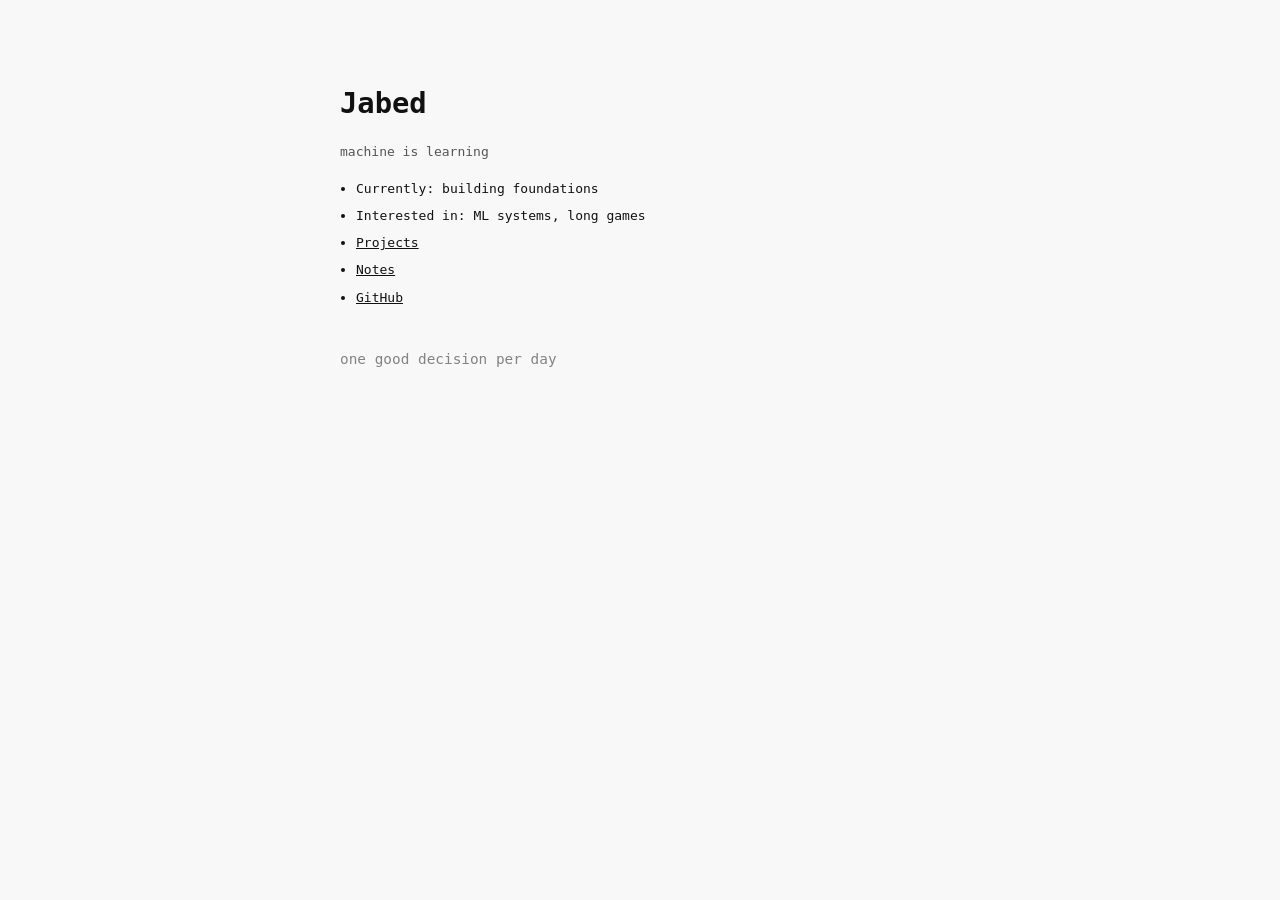
==== index.html @ 6194c705 "Added Github link" ====
<!DOCTYPE html>
<html lang="en">
<head>

  <meta name="viewport" content="width=device-width, initial-scale=1">
  <meta charset="UTF-8">
  <title>Jabed</title>
  <link rel="stylesheet" href="style.css">
</head>

<body>
  <main>
    <h1>Jabed</h1>
    <p>machine is learning</p>

    <ul>
      <li>Currently: building foundations</li>
      <li>Interested in: ML systems, long games</li>
      <li><a href="#">Projects</a></li>
      <li><a href="/blog">Notes</a></li>
      <li><a href="www.github.com/mkjabed">GitHub</a></li>
    </ul>

    <footer>
      one good decision per day
    </footer>
  </main>

  <script src="main.js"></script>
</body>
</html>
---- style.css ----
body {
  background: #f8f8f8;
  color: #111;
  font-family: monospace;
  margin: 0;
}

main {
  max-width: 600px;
  margin: 80px auto;
  padding: 0 24px;
  line-height: 1.6;
}

h1 {
  font-size: 1.8rem;
  margin-bottom: 0.3em;
}

p {
  margin-top: 0;
  opacity: 0.7;
}

ul {
  padding-left: 1rem;
}

li {
  margin: 0.4rem 0;
}

a {
  color: inherit;
  text-decoration: underline;
}

a:active {
  opacity: 0.5;
}


footer {
  margin-top: 40px;
  opacity: 0.5;
  font-size: 0.9rem;
}

/* Mobile polish */
@media (max-width: 600px) {
  main {
    margin-top: 60px;
  }

  body {
    font-size: 16px;
  }
}

a {
  color: inherit;
  text-decoration: underline;
  transition: opacity 0.15s ease;
}

a:hover {
  opacity: 0.6;
}

a:focus {
  outline: none;
  background: #000;
  color: #fff;
}
main > * {
  margin-bottom: 1rem;
}


main {
  animation: fadeIn 0.6s ease-out;
}

@keyframes fadeIn {
  from {
    opacity: 0;
    transform: translateY(4px);
  }
  to {
    opacity: 1;
    transform: none;
  }
}
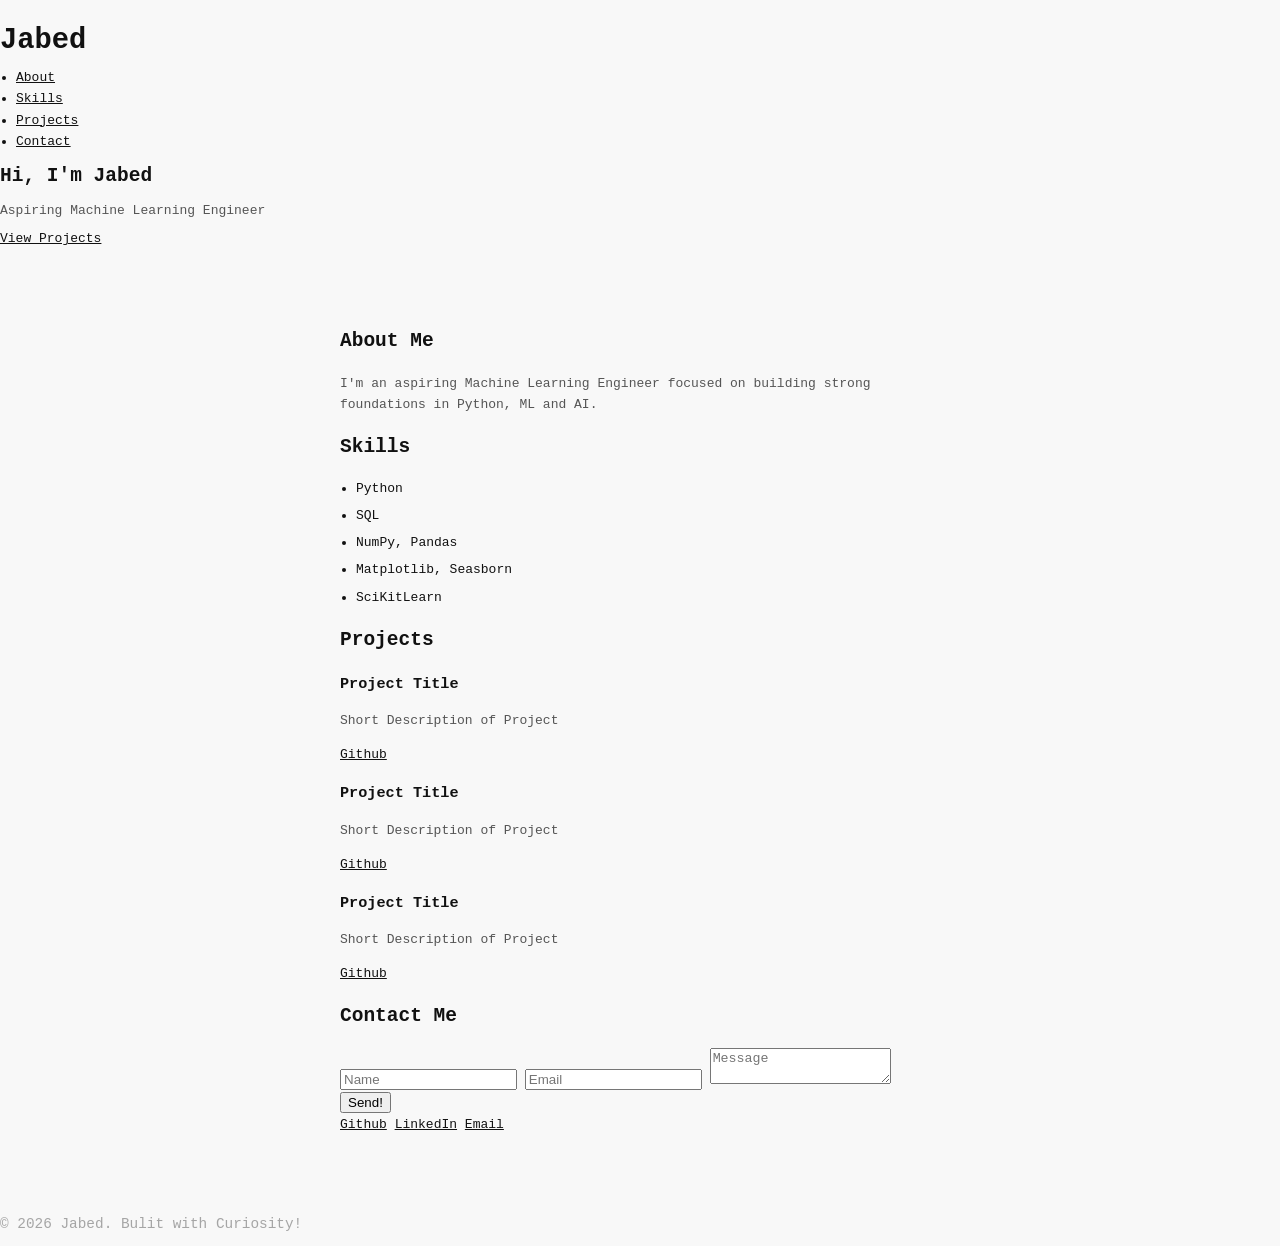
==== commit cdc1387b: "Add Initial Portfolio Structure" ====
--- a/index.html
+++ b/index.html
@@ -1,31 +1,109 @@
 <!DOCTYPE html>
 <html lang="en">
 <head>
+    
+    <meta charset="UTF-8">
+    <meta name="viewport" content="width=device-width, initial-scale=1.0">
+    <title>Portfolio of Jabed - Aspiring Machine Learning Engineer</title>
+    <meta name="description" content="Portfolio of Jabed – Aspiring Machine Learning Engineer" />
+    <link rel="stylesheet" href="style.css">
 
-  <meta name="viewport" content="width=device-width, initial-scale=1">
-  <meta charset="UTF-8">
-  <title>Jabed</title>
-  <link rel="stylesheet" href="style.css">
 </head>
+<body>
 
-<body>
-  <main>
-    <h1>Jabed</h1>
-    <p>machine is learning</p>
+    <header id="home" class="hero">
+        <nav class="navbar">
+            <h1 class="logo">Jabed</h1>
+            <ul class="nav-links">
+                <li><a href="#about">About</a></li>
+                <li><a href="#skills">Skills</a></li>
+                <li><a href="#projects">Projects</a></li>
+                <li><a href="#contact">Contact</a></li>
+            </ul>
+        </nav>
 
-    <ul>
-      <li>Currently: building foundations</li>
-      <li>Interested in: ML systems, long games</li>
-      <li><a href="#">Projects</a></li>
-      <li><a href="/blog">Notes</a></li>
-      <li><a href="www.github.com/mkjabed">GitHub</a></li>
-    </ul>
 
-    <footer>
-      one good decision per day
+        <div class="hero-content">
+            <h2>Hi, I'm Jabed</h2>
+            <p>Aspiring Machine Learning Engineer</p>
+            <a href="#projects" class="btn">View Projects</a>
+        </div>
+    </header>
+
+
+    <main>
+        <section id="about" class="section">
+            <h2>About Me</h2>
+            <p>
+                I'm an aspiring Machine Learning Engineer focused on building strong foundations in Python, ML and AI. 
+            </p>
+        </section>
+
+
+         <section id="skills" class="section">
+            <h2>Skills</h2>
+
+            <ul class="skills-list">
+                <li>Python</li>
+                <li>SQL</li>
+                <li>NumPy, Pandas</li>
+                <li>Matplotlib, Seasborn</li>
+                <li>SciKitLearn</li>
+            </ul>
+        </section>
+
+
+        <section id="projects" class="section">
+            <h2>Projects</h2>
+
+            <div class="projects-grid">
+                <div class="project-card">
+                    <h3>Project Title</h3>
+                    <p>Short Description of Project</p>
+                    <a href="#">Github</a>
+                </div>
+
+                <div class="project-card">
+                    <h3>Project Title</h3>
+                    <p>Short Description of Project</p>
+                    <a href="#">Github</a>
+                </div>
+
+
+                <div class="project-card">
+                    <h3>Project Title</h3>
+                    <p>Short Description of Project</p>
+                    <a href="#">Github</a>
+                </div>
+            </div>
+        </section>
+
+
+        <section id="contact" class="section">
+            <h2>Contact Me</h2>
+            <form id="contact-form">
+                <input type="text" placeholder="Name" required>
+                <input type="email" placeholder="Email" required>
+                <textarea placeholder="Message" required></textarea>
+                <button type="submit">Send!</button>
+            </form>
+
+            <div class="social-links">
+                <a href="#">Github</a>
+                <a href="#">LinkedIn</a>
+                <a href="#">Email</a>
+            </div>
+        </section>
+
+    </main>
+
+
+
+    <footer class="footer">
+        <p>© 2026 Jabed. Bulit with Curiosity!</p>
     </footer>
-  </main>
 
-  <script src="main.js"></script>
+    <script src="script.js"></script>
+
 </body>
-</html>
+</html>
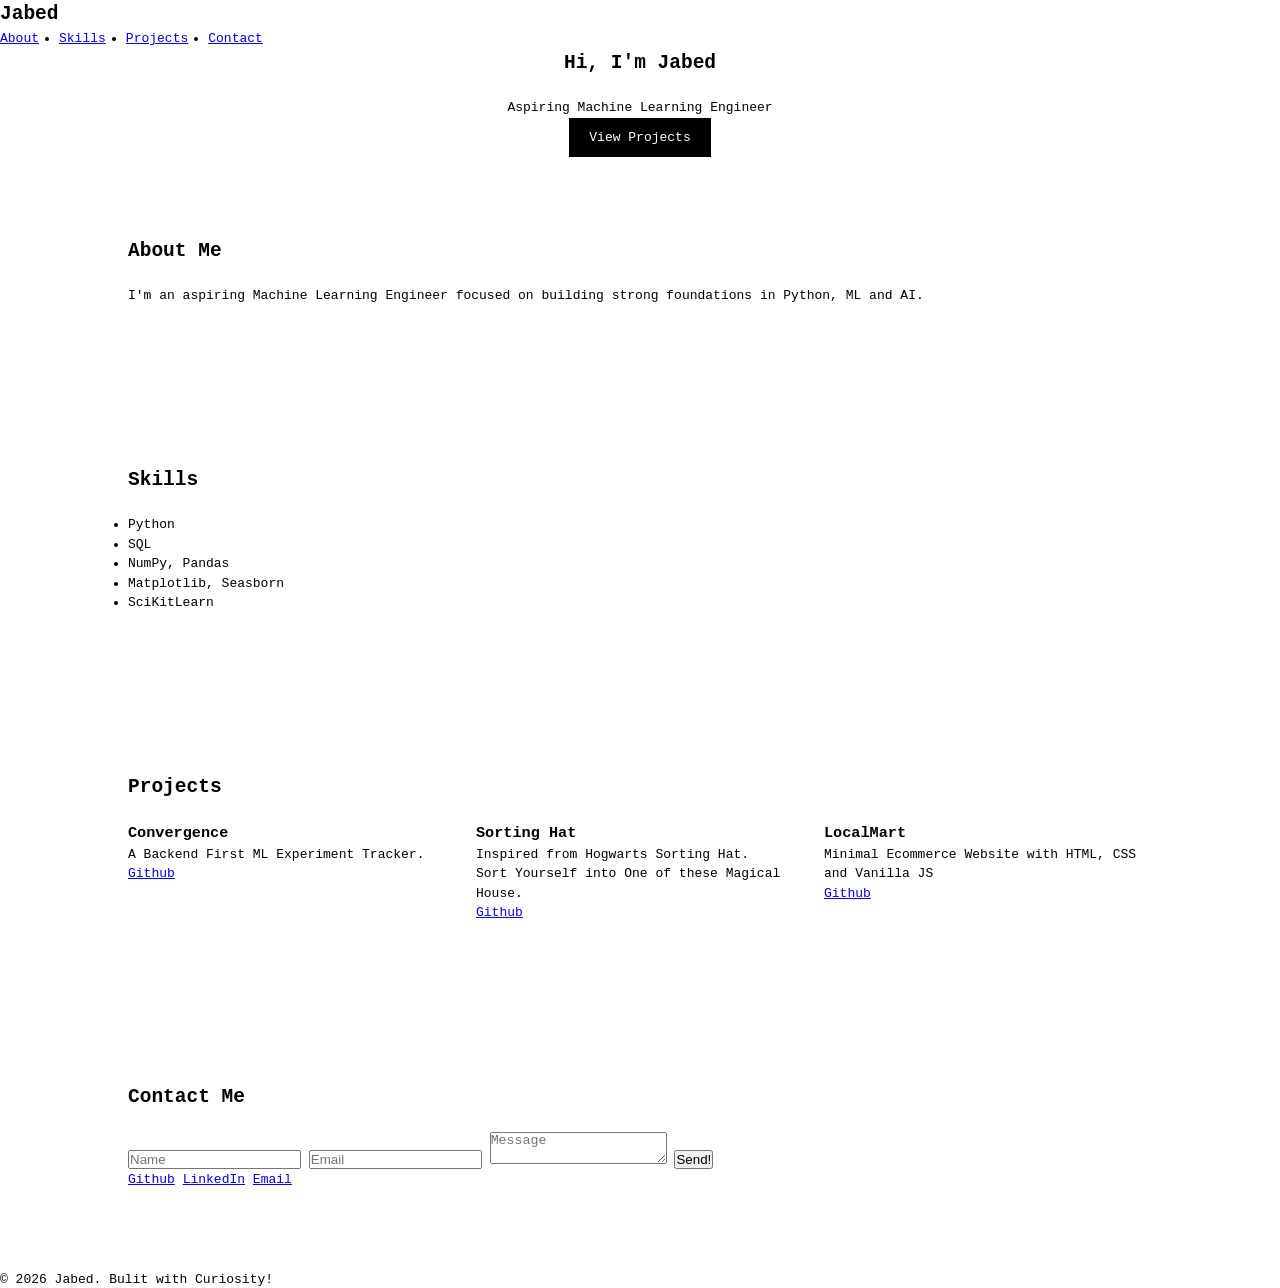
==== commit 006794d5: "Add basic styling and content" ====
--- a/index.html
+++ b/index.html
@@ -57,22 +57,22 @@
             <h2>Projects</h2>
 
             <div class="projects-grid">
+
                 <div class="project-card">
-                    <h3>Project Title</h3>
-                    <p>Short Description of Project</p>
+                    <h3>Convergence</h3>
+                    <p>A Backend First ML Experiment Tracker. </p>
                     <a href="#">Github</a>
                 </div>
 
                 <div class="project-card">
-                    <h3>Project Title</h3>
-                    <p>Short Description of Project</p>
+                    <h3>Sorting Hat</h3>
+                    <p>Inspired from Hogwarts Sorting Hat.<br>Sort Yourself into One of these Magical House. </p>
                     <a href="#">Github</a>
                 </div>
 
-
                 <div class="project-card">
-                    <h3>Project Title</h3>
-                    <p>Short Description of Project</p>
+                    <h3>LocalMart</h3>
+                    <p>Minimal Ecommerce Website with HTML, CSS and Vanilla JS</p>
                     <a href="#">Github</a>
                 </div>
             </div>
--- a/style.css
+++ b/style.css
@@ -1,94 +1,45 @@
-body {
-  background: #f8f8f8;
-  color: #111;
-  font-family: monospace;
-  margin: 0;
+* {
+    margin: 0;
+    padding: 0;
+    box-sizing: border-box;
 }
 
-main {
-  max-width: 600px;
-  margin: 80px auto;
-  padding: 0 24px;
-  line-height: 1.6;
+body{
+    font-family: monospace;
+    line-height: 1.5;
 }
 
-h1 {
-  font-size: 1.8rem;
-  margin-bottom: 0.3em;
+.section{
+    padding: 80px 10%;
 }
 
-p {
-  margin-top: 0;
-  opacity: 0.7;
+h2{
+   margin-bottom: 20px; 
 }
 
-ul {
-  padding-left: 1rem;
+.projects-grid{
+    display: grid;
+    grid-template-columns: repeat(auto-fit, minmax(250px, 1fr));
+    gap: 20px;
 }
 
-li {
-  margin: 0.4rem 0;
+.hero-content{
+    text-align: center;
 }
 
-a {
-  color: inherit;
-  text-decoration: underline;
+.nav-links{
+    display: flex;
+    gap: 20px
 }
 
-a:active {
-  opacity: 0.5;
+html{
+    scroll-behavior: smooth;
 }
 
-
-footer {
-  margin-top: 40px;
-  opacity: 0.5;
-  font-size: 0.9rem;
-}
-
-/* Mobile polish */
-@media (max-width: 600px) {
-  main {
-    margin-top: 60px;
-  }
-
-  body {
-    font-size: 16px;
-  }
-}
-
-a {
-  color: inherit;
-  text-decoration: underline;
-  transition: opacity 0.15s ease;
-}
-
-a:hover {
-  opacity: 0.6;
-}
-
-a:focus {
-  outline: none;
-  background: #000;
-  color: #fff;
-}
-main > * {
-  margin-bottom: 1rem;
-}
-
-
-main {
-  animation: fadeIn 0.6s ease-out;
-}
-
-@keyframes fadeIn {
-  from {
-    opacity: 0;
-    transform: translateY(4px);
-  }
-  to {
-    opacity: 1;
-    transform: none;
-  }
-}
-
+.btn{
+    display: inline-block;
+    padding: 10px 20px;
+    background: black;
+    color: white;
+    text-decoration: none;
+}
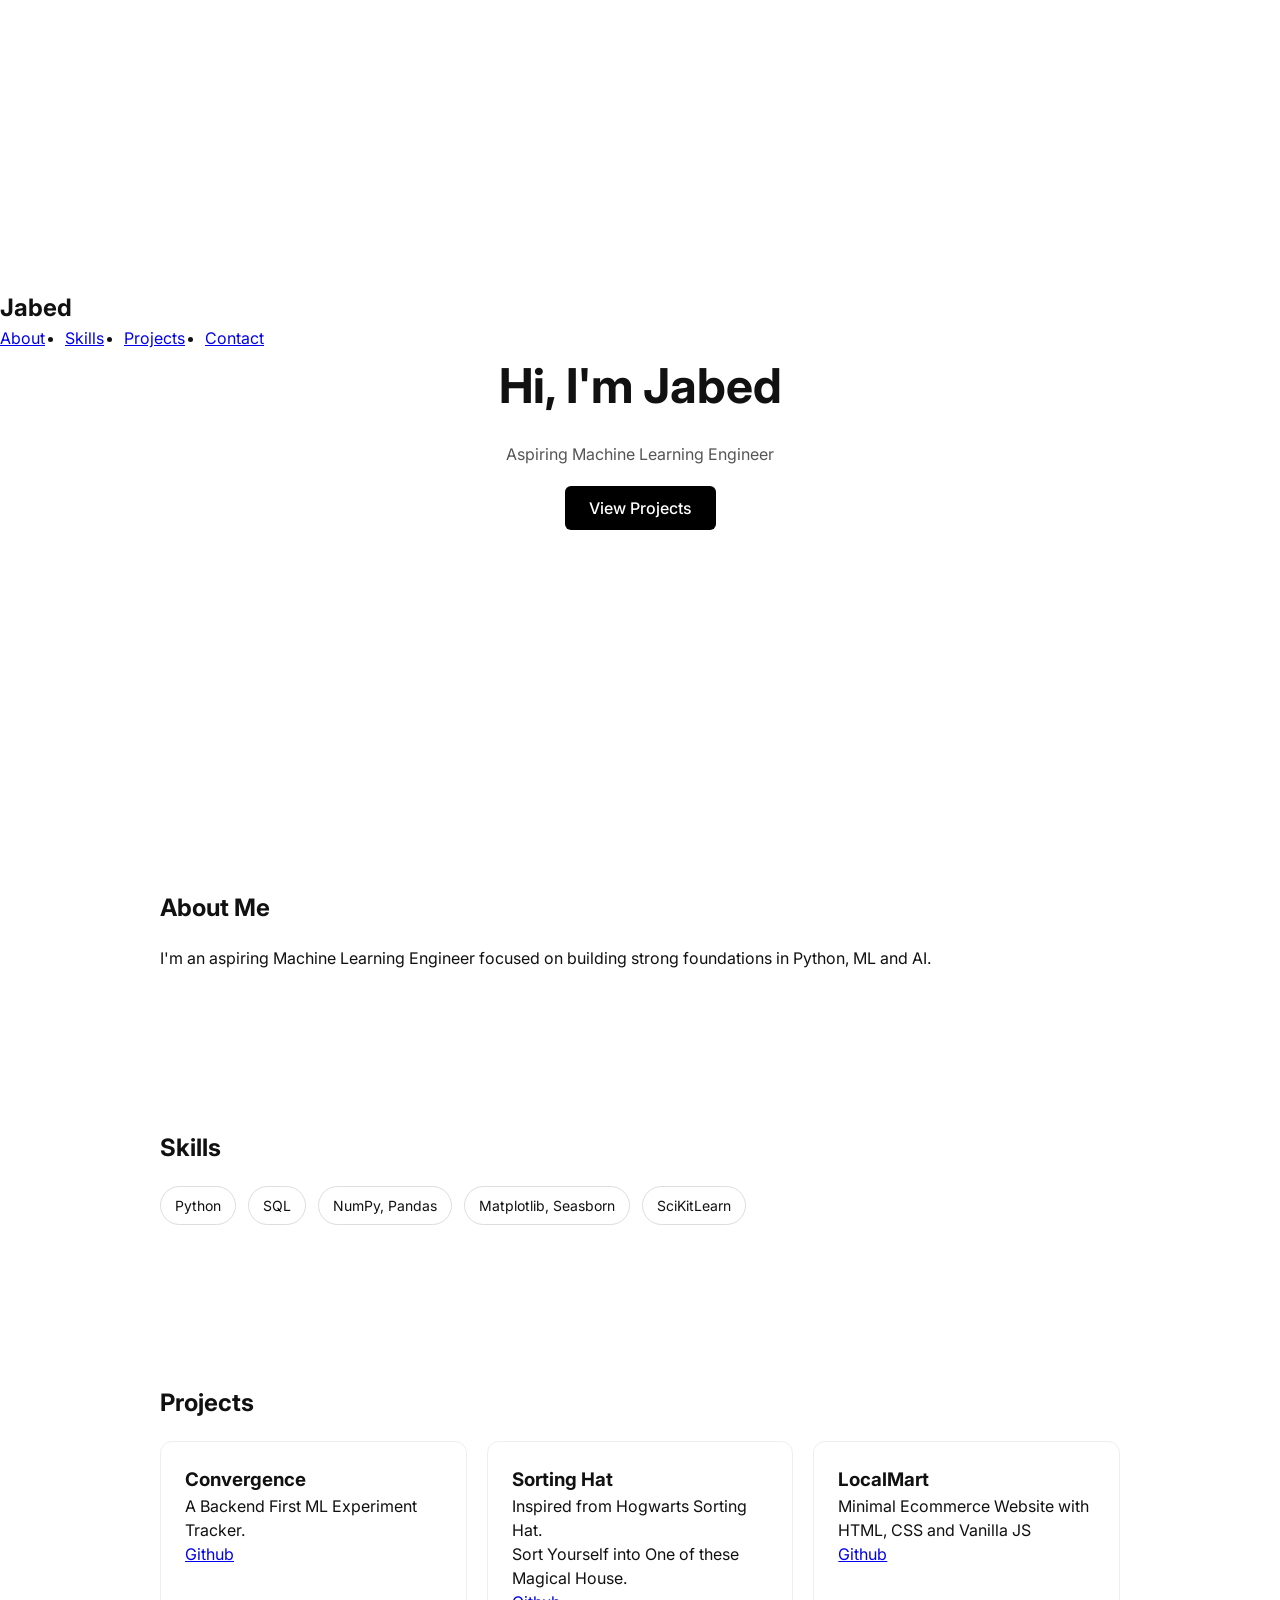
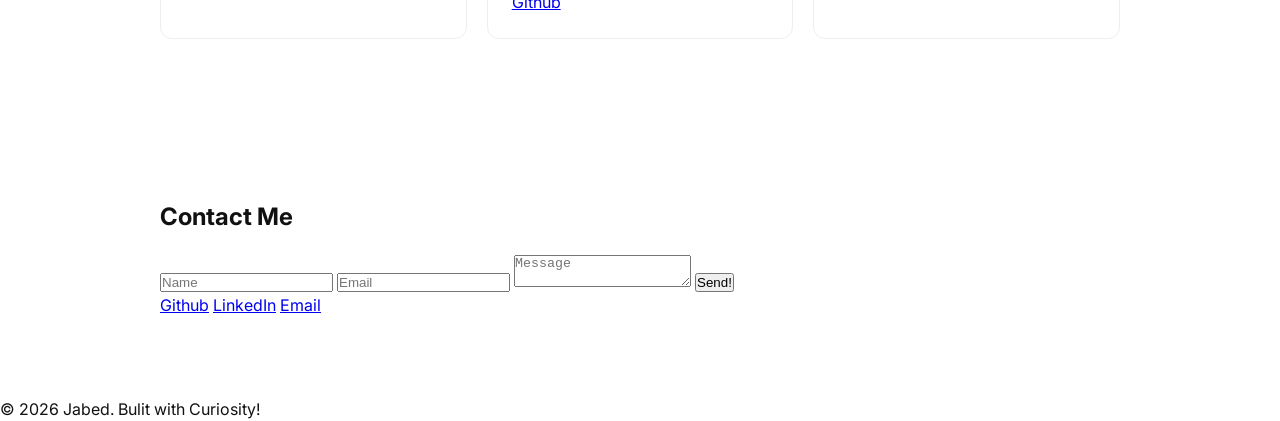
==== commit 9b5b44c7: "Improve layout, typography and spacing" ====
--- a/index.html
+++ b/index.html
@@ -2,11 +2,16 @@
 <html lang="en">
 <head>
     
+    <link rel="preconnect" href="https://fonts.googleapis.com">
+<link rel="preconnect" href="https://fonts.gstatic.com" crossorigin>
+<link href="https://fonts.googleapis.com/css2?family=Inter:wght@400;500;600;700&display=swap" rel="stylesheet">
+
     <meta charset="UTF-8">
     <meta name="viewport" content="width=device-width, initial-scale=1.0">
     <title>Portfolio of Jabed - Aspiring Machine Learning Engineer</title>
     <meta name="description" content="Portfolio of Jabed – Aspiring Machine Learning Engineer" />
     <link rel="stylesheet" href="style.css">
+
 
 </head>
 <body>
@@ -31,7 +36,7 @@
     </header>
 
 
-    <main>
+    <main class="container">
         <section id="about" class="section">
             <h2>About Me</h2>
             <p>
--- a/style.css
+++ b/style.css
@@ -1,3 +1,9 @@
+:root {
+  --text: #111;
+  --muted: #666;
+}
+
+
 * {
     margin: 0;
     padding: 0;
@@ -7,10 +13,11 @@
 body{
     font-family: monospace;
     line-height: 1.5;
+    color: var(--text);
 }
 
 .section{
-    padding: 80px 10%;
+    padding: 80px 0;
 }
 
 h2{
@@ -27,6 +34,27 @@
     text-align: center;
 }
 
+.hero {
+  min-height: 90vh;
+  display: flex;
+  flex-direction: column;
+  justify-content: center;
+}
+
+.hero-content {
+  text-align: center;
+}
+
+.hero h2 {
+  font-size: 48px;
+}
+
+.hero p {
+  margin: 15px 0 30px;
+  color: #555;
+}
+
+
 .nav-links{
     display: flex;
     gap: 20px
@@ -36,10 +64,42 @@
     scroll-behavior: smooth;
 }
 
-.btn{
-    display: inline-block;
-    padding: 10px 20px;
-    background: black;
-    color: white;
-    text-decoration: none;
-}+.btn {
+  padding: 12px 24px;
+  border-radius: 6px;
+  background: #000;
+  color: white;
+  text-decoration: none;
+  font-weight: 500;
+}
+
+body {
+  font-family: 'Inter', system-ui, sans-serif;
+}
+
+
+.container {
+  max-width: 1000px;
+  margin: 0 auto;
+  padding: 0 20px;
+}
+
+.skills-list {
+  display: flex;
+  gap: 12px;
+  flex-wrap: wrap;
+  list-style: none;
+}
+
+.skills-list li {
+  padding: 8px 14px;
+  border: 1px solid #ddd;
+  border-radius: 20px;
+  font-size: 14px;
+}
+
+.project-card {
+  border: 1px solid #eee;
+  border-radius: 12px;
+  padding: 24px;
+}
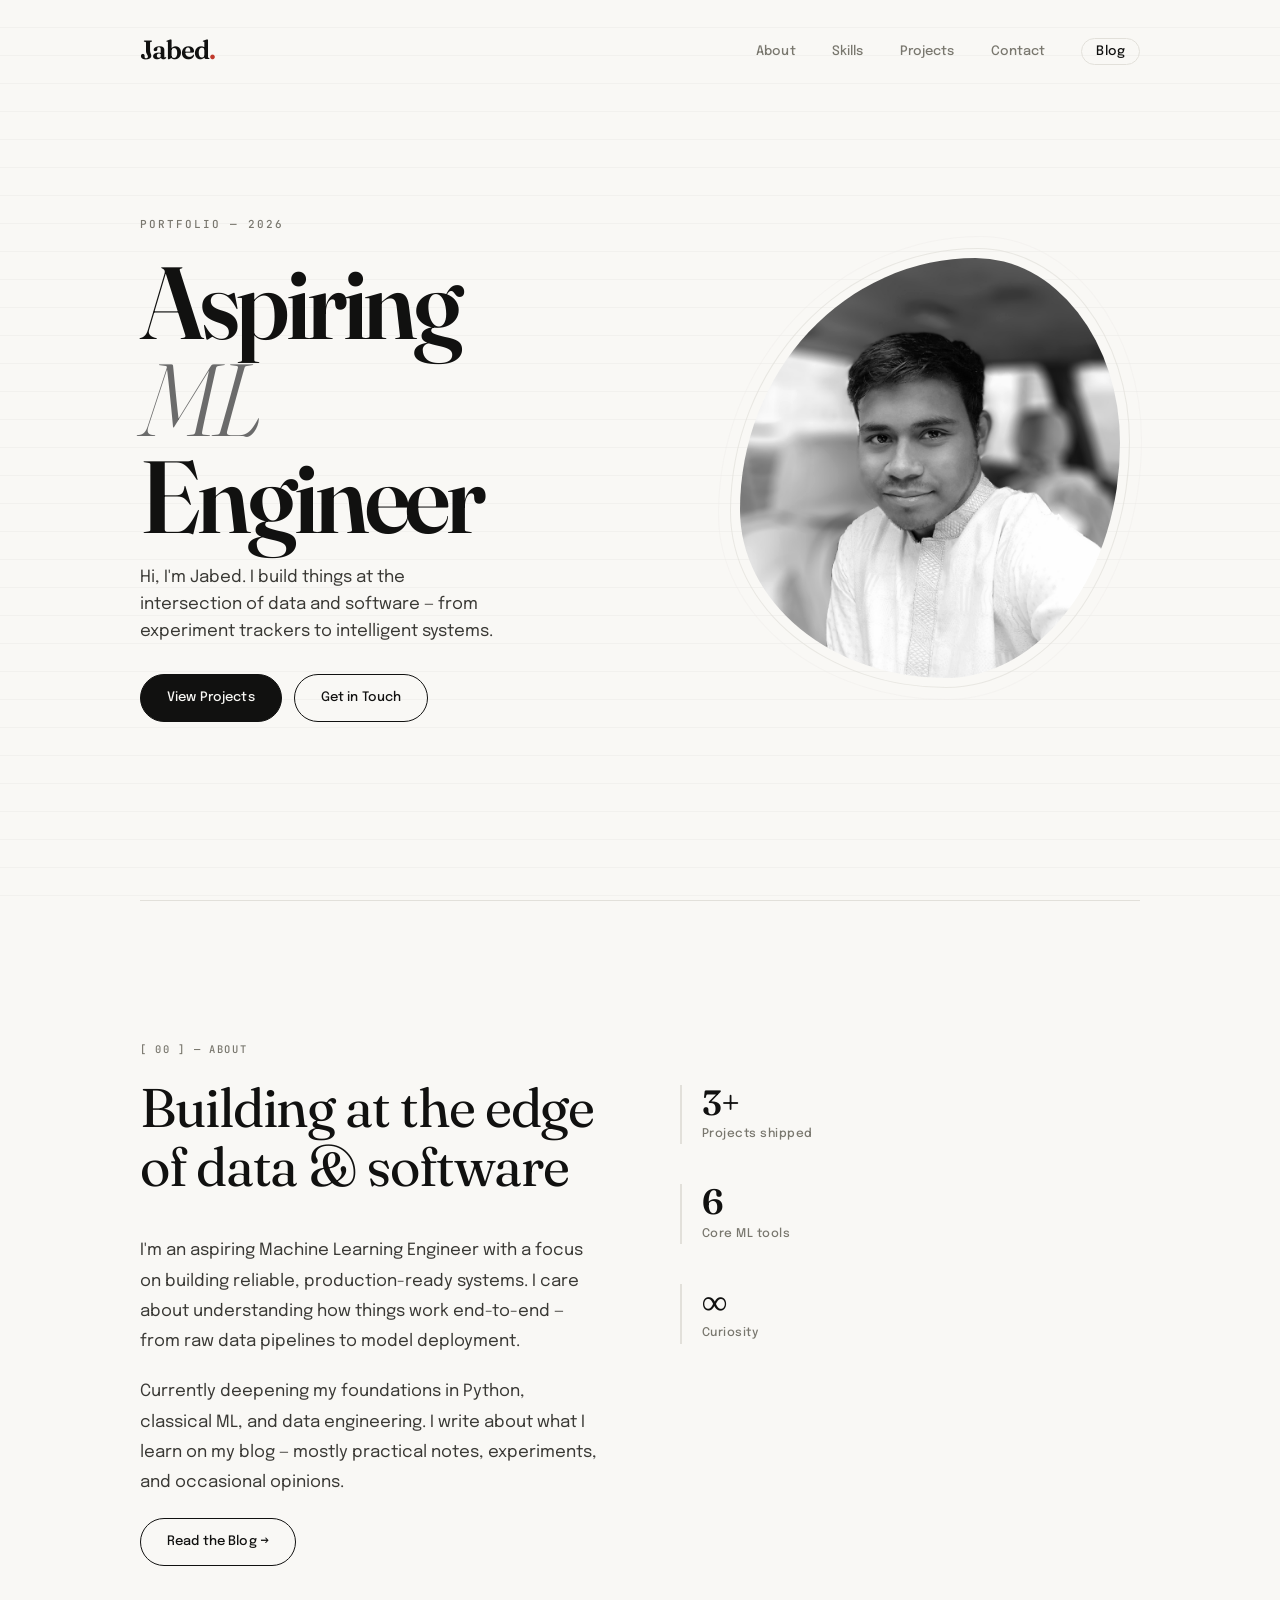
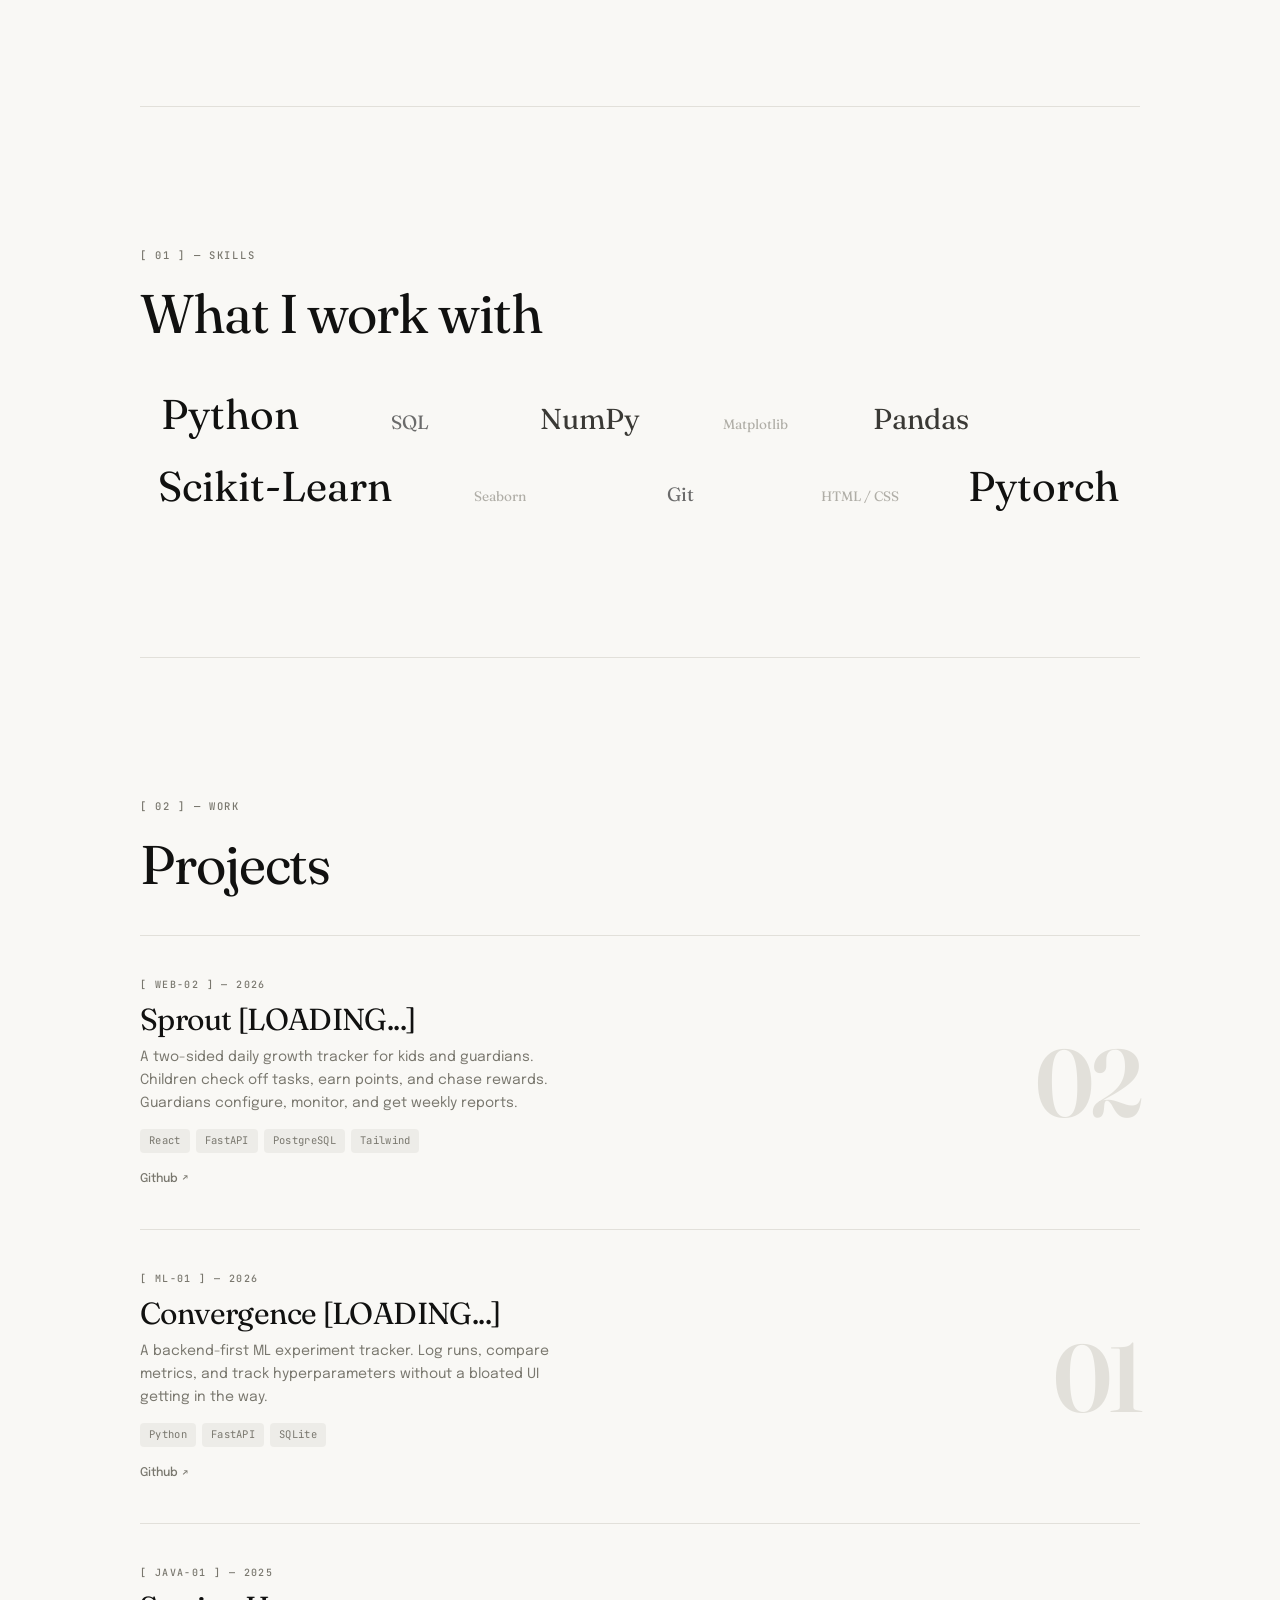
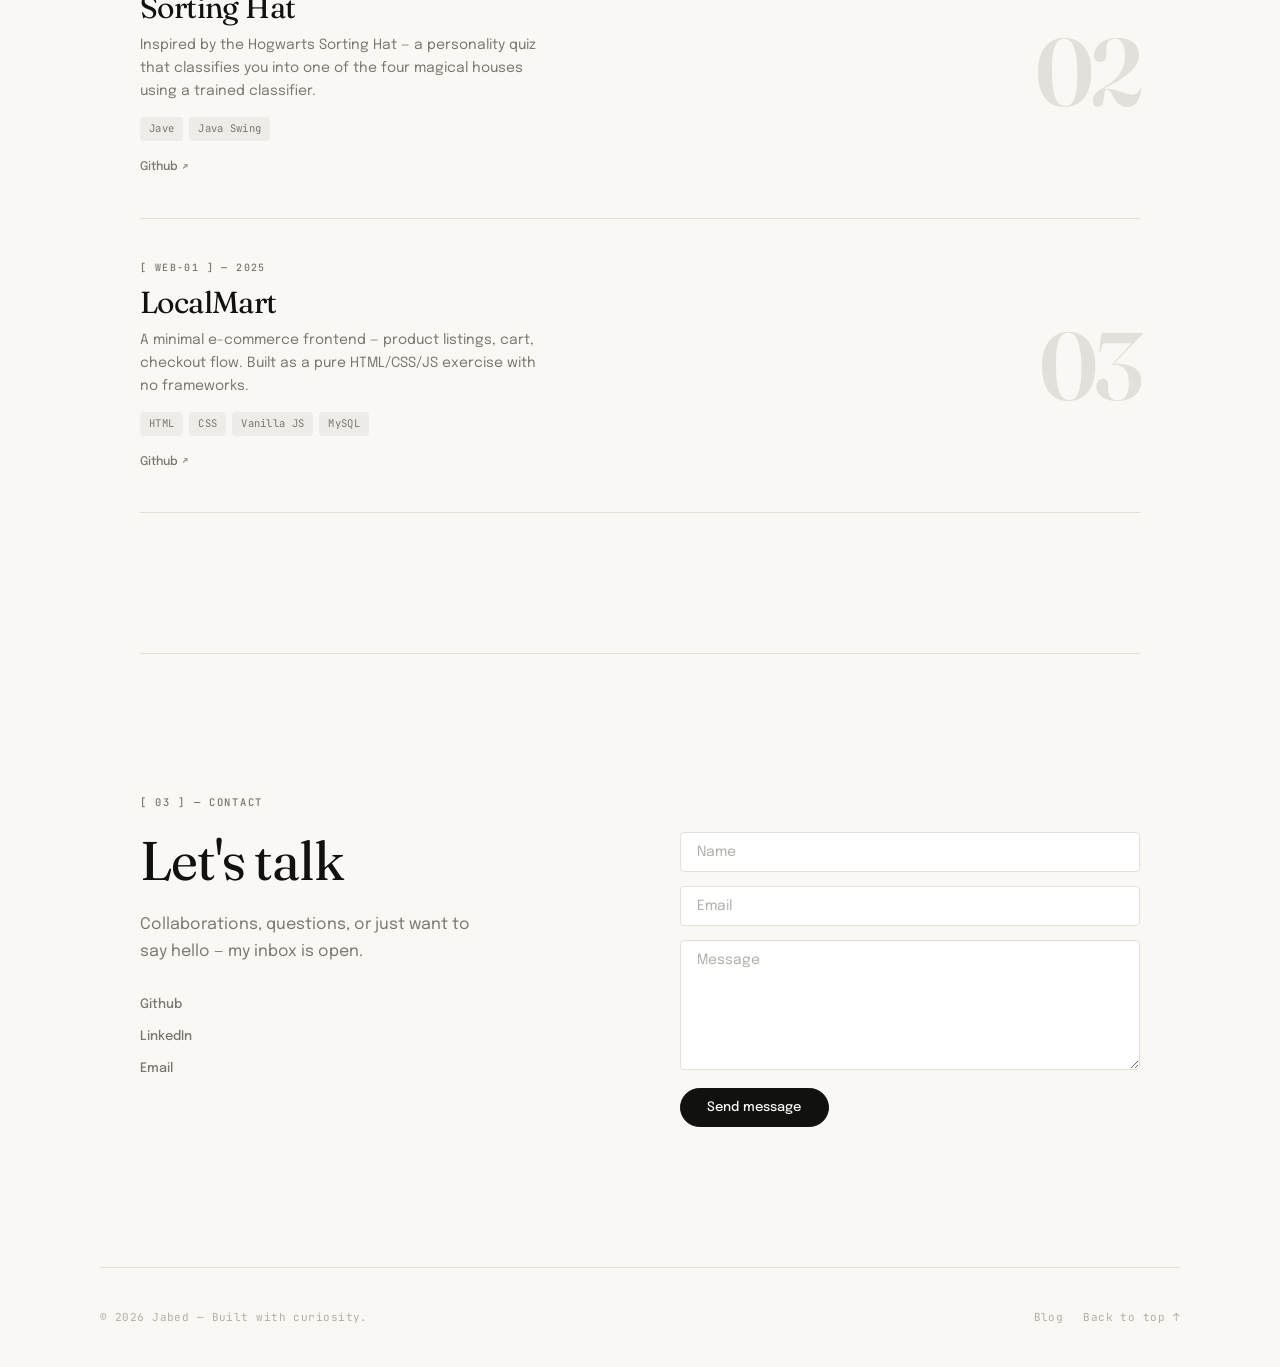
==== commit 4c88ba16: "feat: launch portfolio v2 — full redesign, blog, and polish" ====
--- a/index.html
+++ b/index.html
@@ -1,114 +1,334 @@
-<!DOCTYPE html>
+<!doctype html>
 <html lang="en">
-<head>
-    
-    <link rel="preconnect" href="https://fonts.googleapis.com">
-<link rel="preconnect" href="https://fonts.gstatic.com" crossorigin>
-<link href="https://fonts.googleapis.com/css2?family=Inter:wght@400;500;600;700&display=swap" rel="stylesheet">
-
-    <meta charset="UTF-8">
-    <meta name="viewport" content="width=device-width, initial-scale=1.0">
-    <title>Portfolio of Jabed - Aspiring Machine Learning Engineer</title>
-    <meta name="description" content="Portfolio of Jabed – Aspiring Machine Learning Engineer" />
-    <link rel="stylesheet" href="style.css">
-
-
-</head>
-<body>
-
-    <header id="home" class="hero">
-        <nav class="navbar">
-            <h1 class="logo">Jabed</h1>
-            <ul class="nav-links">
-                <li><a href="#about">About</a></li>
-                <li><a href="#skills">Skills</a></li>
-                <li><a href="#projects">Projects</a></li>
-                <li><a href="#contact">Contact</a></li>
-            </ul>
-        </nav>
-
-
-        <div class="hero-content">
-            <h2>Hi, I'm Jabed</h2>
-            <p>Aspiring Machine Learning Engineer</p>
+  <head>
+    <meta charset="UTF-8" />
+    <meta name="viewport" content="width=device-width, initial-scale=1.0" />
+    <title>Jabed — ML Engineer</title>
+    <meta
+      name="description"
+      content="Portfolio of Jabed – Aspiring Machine Learning Engineer"
+    />
+    <link rel="preconnect" href="https://fonts.googleapis.com" />
+    <link rel="preconnect" href="https://fonts.gstatic.com" crossorigin />
+    <link
+      href="https://fonts.googleapis.com/css2?family=Fraunces:ital,opsz,wght@0,9..144,300;0,9..144,400;0,9..144,600;0,9..144,700;1,9..144,300;1,9..144,400;1,9..144,600&family=Epilogue:wght@300;400;500;600&family=JetBrains+Mono:wght@400;500&display=swap"
+      rel="stylesheet"
+    />
+    <link rel="stylesheet" href="style.css" />
+  </head>
+  <body>
+    <!-- ── HEADER / HERO ──────────────────────────── -->
+    <header id="home" class="container">
+      <nav class="navbar">
+        <a href="index.html" class="logo">Jabed<span>.</span></a>
+        <ul class="nav-links">
+          <li><a href="#about">About</a></li>
+          <li><a href="#skills">Skills</a></li>
+          <li><a href="#projects">Projects</a></li>
+          <li><a href="#contact">Contact</a></li>
+          <li><a href="blog.html" class="nav-blog-btn">Blog</a></li>
+        </ul>
+      </nav>
+
+      <div class="hero-grid">
+        <!-- LEFT: text -->
+        <div class="hero-text">
+          <span class="hero-eyebrow">Portfolio — 2026</span>
+          <h1 class="hero-name">
+            Aspiring<br />
+            <em>ML</em><br />
+            Engineer
+          </h1>
+          <p class="hero-role">
+            Hi, I'm Jabed. I build things at the intersection of data and
+            software — from experiment trackers to intelligent systems.
+          </p>
+          <div class="hero-actions">
             <a href="#projects" class="btn">View Projects</a>
-        </div>
+            <a href="#contact" class="btn btn-ghost">Get in Touch</a>
+          </div>
+        </div>
+
+        <!-- RIGHT: blob photo -->
+        <div class="hero-blob-wrap">
+          <div class="blob-frame">
+            <img class="blob-img" src="photo.jpg" alt="Jabed" />
+            <div class="blob-ring"></div>
+            <div class="blob-ring-2"></div>
+          </div>
+        </div>
+      </div>
     </header>
 
-
     <main class="container">
-        <section id="about" class="section">
-            <h2>About Me</h2>
+      <!-- ── ABOUT ─────────────────────────────────── -->
+      <section id="about" class="section">
+        <span class="section-label">[ 00 ] — About</span>
+        <div class="about-grid">
+          <div class="about-body">
+            <h2>Building at the edge of data &amp; software</h2>
             <p>
-                I'm an aspiring Machine Learning Engineer focused on building strong foundations in Python, ML and AI. 
+              I'm an aspiring Machine Learning Engineer with a focus on building
+              reliable, production-ready systems. I care about understanding how
+              things work end-to-end — from raw data pipelines to model
+              deployment.
             </p>
-        </section>
-
-
-         <section id="skills" class="section">
-            <h2>Skills</h2>
-
-            <ul class="skills-list">
-                <li>Python</li>
-                <li>SQL</li>
-                <li>NumPy, Pandas</li>
-                <li>Matplotlib, Seasborn</li>
-                <li>SciKitLearn</li>
-            </ul>
-        </section>
-
-
-        <section id="projects" class="section">
-            <h2>Projects</h2>
-
-            <div class="projects-grid">
-
-                <div class="project-card">
-                    <h3>Convergence</h3>
-                    <p>A Backend First ML Experiment Tracker. </p>
-                    <a href="#">Github</a>
-                </div>
-
-                <div class="project-card">
-                    <h3>Sorting Hat</h3>
-                    <p>Inspired from Hogwarts Sorting Hat.<br>Sort Yourself into One of these Magical House. </p>
-                    <a href="#">Github</a>
-                </div>
-
-                <div class="project-card">
-                    <h3>LocalMart</h3>
-                    <p>Minimal Ecommerce Website with HTML, CSS and Vanilla JS</p>
-                    <a href="#">Github</a>
-                </div>
-            </div>
-        </section>
-
-
-        <section id="contact" class="section">
-            <h2>Contact Me</h2>
-            <form id="contact-form">
-                <input type="text" placeholder="Name" required>
-                <input type="email" placeholder="Email" required>
-                <textarea placeholder="Message" required></textarea>
-                <button type="submit">Send!</button>
-            </form>
-
+            <p>
+              Currently deepening my foundations in Python, classical ML, and
+              data engineering. I write about what I learn on my blog — mostly
+              practical notes, experiments, and occasional opinions.
+            </p>
+            <div style="margin-top: 20px">
+              <a href="blog.html" class="btn btn-ghost">Read the Blog →</a>
+            </div>
+          </div>
+          <div class="about-sidebar">
+            <div class="about-stat">
+              <div class="about-stat-num">3+</div>
+              <div class="about-stat-label">Projects shipped</div>
+            </div>
+            <div class="about-stat">
+              <div class="about-stat-num">6</div>
+              <div class="about-stat-label">Core ML tools</div>
+            </div>
+            <div class="about-stat">
+              <div class="about-stat-num">∞</div>
+              <div class="about-stat-label">Curiosity</div>
+            </div>
+          </div>
+        </div>
+      </section>
+
+      <!-- ── SKILLS CLOUD ───────────────────────────── -->
+      <section id="skills" class="section">
+        <span class="section-label">[ 01 ] — Skills</span>
+        <h2>What I work with</h2>
+        <div class="skills-cloud">
+          <div class="skill-item sz-xl">
+            <span class="skill-name">Python</span>
+            <span class="skill-desc"
+              >ML pipelines, scripting, automation &amp; data wrangling</span
+            >
+          </div>
+
+          <div class="skill-item sz-md">
+            <span class="skill-name">SQL</span>
+            <span class="skill-desc"
+              >Queries, aggregations, data exploration</span
+            >
+          </div>
+
+          <div class="skill-item sz-lg">
+            <span class="skill-name">NumPy</span>
+            <span class="skill-desc"
+              >Numerical computing, array operations</span
+            >
+          </div>
+
+          <div class="skill-item sz-sm">
+            <span class="skill-name">Matplotlib</span>
+            <span class="skill-desc">Data visualization</span>
+          </div>
+
+          <div class="skill-item sz-lg">
+            <span class="skill-name">Pandas</span>
+            <span class="skill-desc">Data manipulation &amp; analysis</span>
+          </div>
+
+          <div class="skill-item sz-xl">
+            <span class="skill-name">Scikit-Learn</span>
+            <span class="skill-desc"
+              >Classical ML — regression, classification, clustering</span
+            >
+          </div>
+
+          <div class="skill-item sz-sm">
+            <span class="skill-name">Seaborn</span>
+            <span class="skill-desc">Statistical data visualization</span>
+          </div>
+
+          <div class="skill-item sz-md">
+            <span class="skill-name">Git</span>
+            <span class="skill-desc">Version control, collaboration</span>
+          </div>
+
+          <div class="skill-item sz-sm">
+            <span class="skill-name">HTML / CSS</span>
+            <span class="skill-desc">This site, for starters</span>
+          </div>
+
+          <div class="skill-item sz-xl">
+            <span class="skill-name">Pytorch</span>
+            <span class="skill-desc">Oh, for dethroning Tensorflow</span>
+          </div>
+        </div>
+      </section>
+
+      <!-- ── PROJECTS ───────────────────────────────── -->
+      <section id="projects" class="section">
+        <span class="section-label">[ 02 ] — Work</span>
+        <h2>Projects</h2>
+
+        <div class="projects-list">
+          <div class="project-entry tilt-card">
+            <div class="project-meta">
+              <span class="project-code">[ WEB-02 ] — 2026</span>
+              <h3>Sprout [LOADING...]</h3>
+              <p class="project-desc">
+                A two-sided daily growth tracker for kids and guardians.
+                Children check off tasks, earn points, and chase rewards.
+                Guardians configure, monitor, and get weekly reports.
+              </p>
+              <div class="project-stack">
+                <span class="stack-tag">React</span>
+                <span class="stack-tag">FastAPI</span>
+                <span class="stack-tag">PostgreSQL</span>
+                <span class="stack-tag">Tailwind</span>
+              </div>
+              <a
+                href="https://github.com/mkjabed/Sprout"
+                target="_blank"
+                rel="noopener noreferrer"
+                class="project-link"
+                >Github</a
+              >
+            </div>
+            <span class="project-number">02</span>
+          </div>
+
+          <div class="project-entry tilt-card">
+            <div class="project-meta">
+              <span class="project-code">[ ML-01 ] — 2026</span>
+              <h3>Convergence [LOADING...]</h3>
+              <p class="project-desc">
+                A backend-first ML experiment tracker. Log runs, compare
+                metrics, and track hyperparameters without a bloated UI getting
+                in the way.
+              </p>
+              <div class="project-stack">
+                <span class="stack-tag">Python</span>
+                <span class="stack-tag">FastAPI</span>
+                <span class="stack-tag">SQLite</span>
+              </div>
+              <a
+                href="https://github.com/mkjabed/Convergence"
+                target="_blank"
+                rel="noopener noreferrer"
+                class="project-link"
+                >Github</a
+              >
+            </div>
+            <span class="project-number">01</span>
+          </div>
+
+          <div class="project-entry tilt-card">
+            <div class="project-meta">
+              <span class="project-code">[ JAVA-01 ] — 2025</span>
+              <h3>Sorting Hat</h3>
+              <p class="project-desc">
+                Inspired by the Hogwarts Sorting Hat — a personality quiz that
+                classifies you into one of the four magical houses using a
+                trained classifier.
+              </p>
+              <div class="project-stack">
+                <span class="stack-tag">Jave</span>
+                <span class="stack-tag">Java Swing</span>
+              </div>
+              <a
+                href="https://github.com/mkjabed/Sorting-Hat"
+                target="_blank rel="
+                noopener
+                noreferrer
+                class="project-link"
+                >Github</a
+              >
+            </div>
+            <span class="project-number">02</span>
+          </div>
+
+          <div class="project-entry tilt-card">
+            <div class="project-meta">
+              <span class="project-code">[ WEB-01 ] — 2025</span>
+              <h3>LocalMart</h3>
+              <p class="project-desc">
+                A minimal e-commerce frontend — product listings, cart, checkout
+                flow. Built as a pure HTML/CSS/JS exercise with no frameworks.
+              </p>
+              <div class="project-stack">
+                <span class="stack-tag">HTML</span>
+                <span class="stack-tag">CSS</span>
+                <span class="stack-tag">Vanilla JS</span>
+                <span class="stack-tag">MySQL</span>
+              </div>
+              <a
+                href="https://github.com/mkjabed/LocalMart "
+                target="_blank"
+                rel="noopener noreferrer"
+                class="project-link"
+                >Github</a
+              >
+            </div>
+            <span class="project-number">03</span>
+          </div>
+        </div>
+      </section>
+
+      <!-- ── CONTACT ────────────────────────────────── -->
+      <section id="contact" class="section">
+        <span class="section-label">[ 03 ] — Contact</span>
+        <div class="contact-grid">
+          <div class="contact-intro">
+            <h2>Let's talk</h2>
+            <p>
+              Collaborations, questions, or just want to say hello — my inbox is
+              open.
+            </p>
             <div class="social-links">
-                <a href="#">Github</a>
-                <a href="#">LinkedIn</a>
-                <a href="#">Email</a>
-            </div>
-        </section>
-
+              <a
+                href="https://github.com/mkjabed"
+                class="social-link"
+                target="_blank"
+                rel="noopener noreferrer"
+              >
+                Github <span class="social-link-arrow">↗</span>
+              </a>
+              <a
+                href="https://www.linkedin.com/in/mustofa-kamal-jabed-66a480200/"
+                class="social-link"
+                target="_blank"
+                rel="noopener noreferrer"
+              >
+                LinkedIn <span class="social-link-arrow">↗</span>
+              </a>
+              <a
+                href="mailto:jabed.mu.cse@gmail.com"
+                class="social-link"
+                target="_blank"
+                rel="noopener noreferrer"
+              >
+                Email <span class="social-link-arrow">↗</span>
+              </a>
+            </div>
+          </div>
+
+          <form id="contact-form">
+            <input type="text" placeholder="Name" required />
+            <input type="email" placeholder="Email" required />
+            <textarea placeholder="Message" required></textarea>
+            <button type="submit" class="btn">Send message</button>
+          </form>
+        </div>
+      </section>
     </main>
 
-
-
-    <footer class="footer">
-        <p>© 2026 Jabed. Bulit with Curiosity!</p>
+    <footer class="footer container">
+      <p>© 2026 Jabed — Built with curiosity.</p>
+      <div class="footer-links">
+        <a href="blog.html">Blog</a>
+        <a href="#home">Back to top ↑</a>
+      </div>
     </footer>
 
     <script src="script.js"></script>
-
-</body>
-</html>+  </body>
+</html>
--- a/style.css
+++ b/style.css
@@ -1,105 +1,944 @@
+@import url('https://fonts.googleapis.com/css2?family=Fraunces:ital,opsz,wght@0,9..144,300;0,9..144,400;0,9..144,600;0,9..144,700;1,9..144,300;1,9..144,400;1,9..144,600&family=Epilogue:wght@300;400;500;600&family=JetBrains+Mono:wght@400;500&display=swap');
+
+/* ── Variables ─────────────────────────────────────── */
 :root {
-  --text: #111;
-  --muted: #666;
-}
-
-
-* {
-    margin: 0;
-    padding: 0;
-    box-sizing: border-box;
-}
-
-body{
-    font-family: monospace;
-    line-height: 1.5;
-    color: var(--text);
-}
-
-.section{
-    padding: 80px 0;
-}
-
-h2{
-   margin-bottom: 20px; 
-}
-
-.projects-grid{
-    display: grid;
-    grid-template-columns: repeat(auto-fit, minmax(250px, 1fr));
-    gap: 20px;
-}
-
-.hero-content{
+  --bg:        #F9F8F5;
+  --bg-raised: #FFFFFF;
+  --rule:      #E2E0DA;
+  --surface:   #EDECE8;
+  --text:      #111110;
+  --text-2:    #3A3935;
+  --muted:     #79776E;
+  --faint:     #B0AEA7;
+  --gray:      #6B6B6B;
+  --accent:    #5A5A5A;     
+  --accent-lt: #E8E7E3;
+  --red:       #C0392B;    
+  --ink:       #111110;
+
+  --font-display: 'Fraunces', Georgia, serif;
+  --font-body:    'Epilogue', system-ui, sans-serif;
+  --font-mono:    'JetBrains Mono', monospace;
+
+  --space-xs:  4px;
+  --space-sm:  8px;
+  --space-md:  20px;
+  --space-lg:  40px;
+  --space-xl:  80px;
+  --space-2xl: 140px;
+
+  --radius-sm:   4px;
+  --radius-md:   12px;
+  --radius-lg:   24px;
+  --radius-pill: 999px;
+
+  --shadow-sm:  0 1px 4px rgba(0,0,0,0.06), 0 4px 12px rgba(0,0,0,0.04);
+  --shadow-md:  0 4px 20px rgba(0,0,0,0.08), 0 1px 4px rgba(0,0,0,0.04);
+  --shadow-lg:  0 12px 40px rgba(0,0,0,0.10);
+  --transition: 0.28s cubic-bezier(0.4, 0, 0.2, 1);
+}
+
+/* ── Reset ─────────────────────────────────────────── */
+*, *::before, *::after { margin: 0; padding: 0; box-sizing: border-box; }
+html { scroll-behavior: smooth; font-size: 16px; }
+
+/* ── Ruled background texture ───────────────────────── */
+body {
+  font-family: var(--font-body);
+  font-weight: 400;
+  line-height: 1.7;
+  color: var(--text);
+  background-color: var(--bg);
+  -webkit-font-smoothing: antialiased;
+  position: relative;
+}
+
+body::before {
+  content: '';
+  position: fixed;
+  inset: 0;
+  background-image: repeating-linear-gradient(
+    to bottom,
+    transparent 0px,
+    transparent 27px,
+    rgba(0,0,0,0.028) 27px,
+    rgba(0,0,0,0.028) 28px
+  );
+  pointer-events: none;
+  z-index: 0;
+}
+
+/* ── Layout ─────────────────────────────────────────── */
+.container {
+  max-width: 1080px;
+  margin: 0 auto;
+  padding: 0 var(--space-lg);
+  position: relative;
+  z-index: 1;
+}
+
+.section {
+  padding: var(--space-2xl) 0;
+  border-top: 1px solid var(--rule);
+  position: relative;
+}
+
+/* ── Typography ─────────────────────────────────────── */
+h1, h2, h3, h4 {
+  font-family: var(--font-display);
+  font-weight: 400;
+  line-height: 1.08;
+  letter-spacing: -0.02em;
+  color: var(--text);
+}
+
+h2 { font-size: clamp(2.2rem, 5vw, 3.4rem); margin-bottom: var(--space-lg); }
+h3 { font-size: 1.3rem; margin-bottom: var(--space-sm); }
+
+p { color: var(--text-2); max-width: 60ch; line-height: 1.72; }
+
+a { color: inherit; text-decoration: none; transition: color var(--transition); }
+
+/* ── Section Label ──────────────────────────────────── */
+.section-label {
+  font-family: var(--font-mono);
+  font-size: 10.5px;
+  font-weight: 500;
+  letter-spacing: 0.16em;
+  text-transform: uppercase;
+  color: var(--muted);
+  display: block;
+  margin-bottom: var(--space-md);
+}
+
+/* ── Navbar ─────────────────────────────────────────── */
+.navbar {
+  display: flex;
+  align-items: center;
+  justify-content: space-between;
+  padding: 28px 0 24px;
+  position: relative;
+  z-index: 10;
+}
+
+.logo {
+  font-family: var(--font-display);
+  font-size: 1.65rem;
+  font-weight: 600;
+  color: var(--text);
+  letter-spacing: -0.04em;
+}
+
+.logo span {
+  color: var(--red);
+}
+
+.nav-links {
+  display: flex;
+  gap: 36px;
+  list-style: none;
+  align-items: center;
+}
+
+.nav-links a {
+  font-size: 13px;
+  font-weight: 500;
+  color: var(--muted);
+  letter-spacing: 0.01em;
+  transition: color var(--transition);
+  position: relative;
+}
+
+.nav-links a::after {
+  content: '';
+  position: absolute;
+  bottom: -2px;
+  left: 0;
+  width: 0;
+  height: 1px;
+  background: var(--text);
+  transition: width var(--transition);
+}
+
+.nav-links a:hover { color: var(--text); }
+.nav-links a:hover::after { width: 100%; }
+
+.nav-blog-btn {
+  font-size: 12px;
+  font-weight: 500;
+  color: var(--text) !important;
+  border: 1px solid var(--rule);
+  padding: 6px 14px;
+  border-radius: var(--radius-pill);
+  transition: background var(--transition), border-color var(--transition) !important;
+}
+
+.nav-blog-btn:hover {
+  background: var(--text) !important;
+  color: var(--bg) !important;
+  border-color: var(--text) !important;
+}
+
+.nav-blog-btn::after { display: none !important; }
+
+/* ── Button ─────────────────────────────────────────── */
+.btn {
+  display: inline-flex;
+  align-items: center;
+  gap: 8px;
+  padding: 12px 26px;
+  background: var(--text);
+  color: var(--bg);
+  font-family: var(--font-body);
+  font-size: 13px;
+  font-weight: 500;
+  border-radius: var(--radius-pill);
+  border: 1.5px solid var(--text);
+  cursor: pointer;
+  transition: background var(--transition), color var(--transition), transform var(--transition);
+  letter-spacing: 0.01em;
+}
+
+.btn:hover {
+  background: transparent;
+  color: var(--text);
+  transform: translateY(-1px);
+}
+
+.btn-ghost {
+  background: transparent;
+  color: var(--text);
+}
+
+.btn-ghost:hover {
+  background: var(--text);
+  color: var(--bg);
+}
+
+/* ── HERO ───────────────────────────────────────────── */
+header#home {
+  min-height: 100vh;
+  display: flex;
+  flex-direction: column;
+  position: relative;
+  overflow: hidden;
+}
+
+.hero-grid {
+  flex: 1;
+  display: grid;
+  grid-template-columns: 1fr 420px;
+  align-items: center;
+  gap: var(--space-xl);
+  padding: var(--space-xl) 0 var(--space-2xl);
+}
+
+.hero-text {
+  display: flex;
+  flex-direction: column;
+  gap: 20px;
+}
+
+.hero-eyebrow {
+  font-family: var(--font-mono);
+  font-size: 11px;
+  font-weight: 500;
+  letter-spacing: 0.18em;
+  text-transform: uppercase;
+  color: var(--muted);
+}
+
+.hero-name {
+  font-family: var(--font-display);
+  font-size: clamp(3.8rem, 8vw, 7rem);
+  font-weight: 600;
+  line-height: 0.95;
+  letter-spacing: -0.04em;
+  color: var(--text);
+}
+
+.hero-name em {
+  font-style: italic;
+  font-weight: 300;
+  color: var(--gray);
+}
+
+.hero-role {
+  font-size: 1.05rem;
+  font-weight: 400;
+  color: var(--text-2);
+  max-width: 36ch;
+  line-height: 1.6;
+}
+
+.hero-actions {
+  display: flex;
+  gap: 12px;
+  align-items: center;
+  flex-wrap: wrap;
+  margin-top: 8px;
+}
+
+/* ── Blob ───────────────────────────────────────────── */
+.hero-blob-wrap {
+  display: flex;
+  justify-content: center;
+  align-items: center;
+  position: relative;
+}
+
+.blob-frame {
+  position: relative;
+  width: 380px;
+  height: 420px;
+}
+
+.blob-img {
+  width: 100%;
+  height: 100%;
+  object-fit: cover;
+  object-position: center top;
+  border-radius: 62% 38% 46% 54% / 60% 44% 56% 40%;
+  animation: blob-drift 9s ease-in-out infinite;
+  filter: grayscale(20%) contrast(1.05);
+  display: block;
+}
+
+.blob-ring {
+  position: absolute;
+  inset: -10px;
+  border-radius: 62% 38% 46% 54% / 60% 44% 56% 40%;
+  border: 1px solid var(--rule);
+  animation: blob-drift 9s ease-in-out infinite reverse;
+  opacity: 0.7;
+}
+
+.blob-ring-2 {
+  position: absolute;
+  inset: -22px;
+  border-radius: 62% 38% 46% 54% / 60% 44% 56% 40%;
+  border: 1px solid var(--surface);
+  animation: blob-drift 12s ease-in-out infinite;
+  opacity: 0.4;
+}
+
+@keyframes blob-drift {
+  0%   { border-radius: 62% 38% 46% 54% / 60% 44% 56% 40%; }
+  20%  { border-radius: 44% 56% 60% 40% / 48% 60% 40% 52%; }
+  40%  { border-radius: 56% 44% 38% 62% / 54% 38% 62% 46%; }
+  60%  { border-radius: 40% 60% 54% 46% / 42% 54% 46% 58%; }
+  80%  { border-radius: 58% 42% 44% 56% / 58% 46% 54% 42%; }
+  100% { border-radius: 62% 38% 46% 54% / 60% 44% 56% 40%; }
+}
+
+/* ── SKILLS CLOUD ───────────────────────────────────── */
+.skills-cloud {
+  display: flex;
+  flex-wrap: wrap;
+  gap: 10px 0;
+  align-items: baseline;
+  line-height: 1;
+  position: relative;
+}
+
+.skill-item {
+  position: relative;
+  display: inline-flex;
+  flex-direction: column;
+  align-items: center;
+  padding: 10px 18px;
+  cursor: default;
+  transition: all var(--transition);
+}
+
+.skill-name {
+  font-family: var(--font-display);
+  font-weight: 400;
+  color: var(--text);
+  transition: all var(--transition);
+  white-space: nowrap;
+}
+
+/* Size variants */
+.skill-item.sz-xl .skill-name { font-size: 2.6rem; color: var(--text); }
+.skill-item.sz-lg .skill-name { font-size: 1.8rem; color: var(--text-2); }
+.skill-item.sz-md .skill-name { font-size: 1.2rem; color: var(--gray); }
+.skill-item.sz-sm .skill-name { font-size: 0.85rem; color: var(--faint); }
+
+.skill-desc {
+  font-family: var(--font-mono);
+  font-size: 10px;
+  font-weight: 400;
+  color: var(--muted);
+  letter-spacing: 0.04em;
+  max-width: 24ch;
+  text-align: center;
+  line-height: 1.4;
+  max-height: 0;
+  overflow: hidden;
+  opacity: 0;
+  margin-top: 0;
+  transition: max-height 0.3s ease, opacity 0.3s ease, margin-top 0.3s ease;
+}
+
+.skill-item:hover .skill-name {
+  color: var(--text) !important;
+  transform: scale(1.08);
+}
+
+.skill-item:hover .skill-desc {
+  max-height: 60px;
+  opacity: 1;
+  margin-top: 6px;
+}
+
+/* ── PROJECTS ───────────────────────────────────────── */
+.projects-list {
+  display: flex;
+  flex-direction: column;
+}
+
+.project-entry {
+  display: grid;
+  grid-template-columns: 1fr auto;
+  align-items: start;
+  gap: var(--space-lg);
+  padding: var(--space-lg) 0;
+  border-bottom: 1px solid var(--rule);
+  position: relative;
+  transition: background var(--transition);
+  cursor: default;
+}
+
+.project-entry:first-child { border-top: 1px solid var(--rule); }
+
+.project-meta { display: flex; flex-direction: column; gap: 10px; }
+
+.project-code {
+  font-family: var(--font-mono);
+  font-size: 10px;
+  font-weight: 500;
+  letter-spacing: 0.14em;
+  color: var(--muted);
+  text-transform: uppercase;
+}
+
+.project-entry h3 {
+  font-family: var(--font-display);
+  font-size: 1.9rem;
+  font-weight: 400;
+  letter-spacing: -0.02em;
+  margin-bottom: 0;
+  transition: color var(--transition);
+}
+
+
+.project-desc {
+  font-size: 14px;
+  color: var(--muted);
+  max-width: 52ch;
+  line-height: 1.65;
+}
+
+.project-stack {
+  display: flex;
+  flex-wrap: wrap;
+  gap: 6px;
+  margin-top: 4px;
+}
+
+.stack-tag {
+  font-family: var(--font-mono);
+  font-size: 10.5px;
+  color: var(--muted);
+  background: var(--surface);
+  padding: 3px 9px;
+  border-radius: var(--radius-sm);
+  letter-spacing: 0.03em;
+  transition: background var(--transition), color var(--transition);
+}
+
+.project-entry:hover .stack-tag {
+  background: var(--accent-lt);
+  color: var(--text-2);
+}
+
+.project-link {
+  font-size: 12px;
+  font-weight: 500;
+  color: var(--muted);
+  display: inline-flex;
+  align-items: center;
+  gap: 4px;
+  transition: color var(--transition);
+  margin-top: 6px;
+}
+
+.project-link:hover { color: var(--text); }
+.project-link::after { content: '↗'; font-size: 10px; }
+
+.project-number {
+  font-family: var(--font-display);
+  font-size: 6rem;
+  font-weight: 600;
+  color: var(--rule);
+  line-height: 1;
+  letter-spacing: -0.04em;
+  user-select: none;
+  transition: color var(--transition);
+  align-self: center;
+}
+
+.project-entry:hover .project-number { color: var(--surface); }
+
+/* ── ABOUT ──────────────────────────────────────────── */
+.about-grid {
+  display: grid;
+  grid-template-columns: 1fr 1fr;
+  gap: var(--space-xl);
+  align-items: start;
+}
+
+.about-body p {
+  font-size: 1.05rem;
+  line-height: 1.8;
+  max-width: 52ch;
+  color: var(--text-2);
+  margin-bottom: var(--space-md);
+}
+
+.about-sidebar {
+  display: flex;
+  flex-direction: column;
+  gap: var(--space-lg);
+  padding-top: 6px;
+}
+
+.about-stat {
+  border-left: 2px solid var(--rule);
+  padding-left: var(--space-md);
+}
+
+.about-stat-num {
+  font-family: var(--font-display);
+  font-size: 2.2rem;
+  font-weight: 600;
+  color: var(--text);
+  letter-spacing: -0.04em;
+  line-height: 1;
+}
+
+.about-stat-label {
+  font-size: 12px;
+  font-weight: 500;
+  color: var(--muted);
+  margin-top: 4px;
+  letter-spacing: 0.04em;
+}
+
+/* ── CONTACT ────────────────────────────────────────── */
+.contact-grid {
+  display: grid;
+  grid-template-columns: 1fr 1fr;
+  gap: var(--space-xl);
+  align-items: start;
+}
+
+.contact-intro {
+  display: flex;
+  flex-direction: column;
+  gap: var(--space-md);
+}
+
+.contact-intro h2 { margin-bottom: 0; }
+
+.contact-intro p {
+  font-size: 1rem;
+  color: var(--muted);
+  max-width: 40ch;
+}
+
+.social-links {
+  display: flex;
+  flex-direction: column;
+  gap: 10px;
+  margin-top: 8px;
+}
+
+.social-link {
+  display: inline-flex;
+  align-items: center;
+  gap: 10px;
+  font-size: 13px;
+  font-weight: 500;
+  color: var(--muted);
+  transition: color var(--transition);
+}
+
+.social-link:hover { color: var(--text); }
+
+.social-link-arrow {
+  font-size: 11px;
+  opacity: 0;
+  transform: translateX(-4px);
+  transition: all var(--transition);
+}
+
+.social-link:hover .social-link-arrow {
+  opacity: 1;
+  transform: translateX(0);
+}
+
+#contact-form {
+  display: flex;
+  flex-direction: column;
+  gap: 14px;
+}
+
+#contact-form input,
+#contact-form textarea {
+  width: 100%;
+  padding: 12px 16px;
+  background: var(--bg-raised);
+  border: 1px solid var(--rule);
+  border-radius: var(--radius-sm);
+  font-family: var(--font-body);
+  font-size: 14px;
+  font-weight: 400;
+  color: var(--text);
+  outline: none;
+  transition: border-color var(--transition), box-shadow var(--transition);
+}
+
+#contact-form input::placeholder,
+#contact-form textarea::placeholder { color: var(--faint); }
+
+#contact-form input:focus,
+#contact-form textarea:focus {
+  border-color: var(--gray);
+  box-shadow: 0 0 0 3px rgba(107,107,107,0.08);
+}
+
+#contact-form textarea { min-height: 130px; resize: vertical; }
+#contact-form button { align-self: flex-start; margin-top: 4px; }
+
+/* ── FOOTER ─────────────────────────────────────────── */
+.footer {
+  border-top: 1px solid var(--rule);
+  padding: var(--space-lg) 0;
+  display: flex;
+  align-items: center;
+  justify-content: space-between;
+}
+
+.footer p {
+  font-family: var(--font-mono);
+  font-size: 11px;
+  color: var(--faint);
+  max-width: none;
+  letter-spacing: 0.04em;
+}
+
+.footer-links {
+  display: flex;
+  gap: var(--space-md);
+}
+
+.footer-links a {
+  font-family: var(--font-mono);
+  font-size: 11px;
+  color: var(--faint);
+  transition: color var(--transition);
+  letter-spacing: 0.04em;
+}
+
+.footer-links a:hover { color: var(--text); }
+
+/* ── BLOG LIST PAGE ─────────────────────────────────── */
+.blog-hero {
+  padding: var(--space-xl) 0 var(--space-lg);
+  border-bottom: 1px solid var(--rule);
+  margin-bottom: var(--space-xl);
+}
+
+.blog-hero h1 {
+  font-family: var(--font-display);
+  font-size: clamp(3rem, 7vw, 5.5rem);
+  font-weight: 400;
+  letter-spacing: -0.04em;
+  line-height: 1;
+  margin-bottom: var(--space-md);
+}
+
+.blog-hero p {
+  font-size: 1rem;
+  color: var(--muted);
+  max-width: 46ch;
+}
+
+.blog-grid {
+  display: grid;
+  grid-template-columns: repeat(auto-fill, minmax(320px, 1fr));
+  gap: var(--space-lg);
+  margin-bottom: var(--space-2xl);
+}
+
+.blog-card {
+  background: var(--bg-raised);
+  border: 1px solid var(--rule);
+  border-radius: var(--radius-md);
+  padding: var(--space-lg);
+  display: flex;
+  flex-direction: column;
+  gap: 12px;
+  transition: transform var(--transition), box-shadow var(--transition), border-color var(--transition);
+  transform-style: preserve-3d;
+  cursor: pointer;
+  will-change: transform;
+}
+
+.blog-card:hover {
+  box-shadow: var(--shadow-md);
+  border-color: var(--gray);
+}
+
+.blog-card-meta {
+  display: flex;
+  align-items: center;
+  gap: 10px;
+}
+
+.blog-tag {
+  font-family: var(--font-mono);
+  font-size: 10px;
+  font-weight: 500;
+  letter-spacing: 0.1em;
+  text-transform: uppercase;
+  color: var(--bg);
+  background: var(--text);
+  padding: 3px 8px;
+  border-radius: var(--radius-sm);
+}
+
+.blog-date {
+  font-family: var(--font-mono);
+  font-size: 10.5px;
+  color: var(--faint);
+  letter-spacing: 0.06em;
+}
+
+.blog-read-time {
+  font-family: var(--font-mono);
+  font-size: 10.5px;
+  color: var(--faint);
+  margin-left: auto;
+}
+
+.blog-card h2 {
+  font-family: var(--font-display);
+  font-size: 1.4rem;
+  font-weight: 400;
+  letter-spacing: -0.02em;
+  line-height: 1.2;
+  margin-bottom: 0;
+  color: var(--text);
+  transition: color var(--transition);
+}
+
+.blog-card:hover h2 { color: var(--gray); }
+
+.blog-card p {
+  font-size: 13.5px;
+  color: var(--muted);
+  line-height: 1.65;
+  max-width: none;
+  flex: 1;
+}
+
+.blog-card-footer {
+  display: flex;
+  align-items: center;
+  justify-content: space-between;
+  margin-top: auto;
+  padding-top: 12px;
+  border-top: 1px solid var(--rule);
+}
+
+.blog-read-link {
+  font-size: 12px;
+  font-weight: 500;
+  color: var(--muted);
+  display: inline-flex;
+  align-items: center;
+  gap: 4px;
+  transition: color var(--transition);
+}
+
+.blog-read-link:hover { color: var(--text); }
+.blog-read-link::after { content: '→'; font-size: 13px; }
+
+/* ── BLOG POST PAGE ─────────────────────────────────── */
+.post-header {
+  padding: var(--space-xl) 0 var(--space-lg);
+  max-width: 760px;
+  border-bottom: 1px solid var(--rule);
+  margin-bottom: var(--space-xl);
+}
+
+.post-header-meta {
+  display: flex;
+  align-items: center;
+  gap: 14px;
+  margin-bottom: var(--space-lg);
+}
+
+.post-header h1 {
+  font-family: var(--font-display);
+  font-size: clamp(2.4rem, 6vw, 4.4rem);
+  font-weight: 400;
+  letter-spacing: -0.03em;
+  line-height: 1.05;
+  margin-bottom: var(--space-md);
+}
+
+.post-subtitle {
+  font-size: 1.1rem;
+  color: var(--muted);
+  max-width: 56ch;
+  line-height: 1.65;
+}
+
+.post-body {
+  max-width: 680px;
+  margin: 0 auto var(--space-2xl);
+}
+
+.post-body p {
+  font-size: 1.05rem;
+  line-height: 1.85;
+  color: var(--text-2);
+  max-width: none;
+  margin-bottom: var(--space-md);
+}
+
+.post-body h2 {
+  font-size: 1.8rem;
+  margin-top: var(--space-xl);
+  margin-bottom: var(--space-md);
+}
+
+.post-body h3 {
+  font-size: 1.25rem;
+  margin-top: var(--space-lg);
+  margin-bottom: var(--space-sm);
+}
+
+.post-body blockquote {
+  border-left: 2px solid var(--text);
+  padding: var(--space-sm) 0 var(--space-sm) var(--space-md);
+  margin: var(--space-lg) 0;
+}
+
+.post-body blockquote p {
+  font-family: var(--font-display);
+  font-size: 1.3rem;
+  font-style: italic;
+  color: var(--text);
+  font-weight: 300;
+}
+
+.post-body pre {
+  background: var(--text);
+  color: var(--bg);
+  padding: var(--space-md);
+  border-radius: var(--radius-md);
+  overflow-x: auto;
+  margin: var(--space-lg) 0;
+  font-family: var(--font-mono);
+  font-size: 13px;
+  line-height: 1.65;
+}
+
+.post-body code {
+  font-family: var(--font-mono);
+  font-size: 13px;
+  background: var(--surface);
+  padding: 2px 6px;
+  border-radius: var(--radius-sm);
+  color: var(--text-2);
+}
+
+.post-body pre code {
+  background: none;
+  color: inherit;
+  padding: 0;
+}
+
+.post-body ul, .post-body ol {
+  padding-left: var(--space-lg);
+  margin-bottom: var(--space-md);
+  color: var(--text-2);
+}
+
+.post-body li { margin-bottom: 6px; line-height: 1.75; }
+
+.post-body hr {
+  border: none;
+  border-top: 1px solid var(--rule);
+  margin: var(--space-xl) 0;
+}
+
+/* Post nav (back link) */
+.post-nav {
+  display: flex;
+  align-items: center;
+  gap: 8px;
+  font-size: 13px;
+  font-weight: 500;
+  color: var(--muted);
+  transition: color var(--transition);
+  margin-bottom: var(--space-lg);
+}
+
+.post-nav:hover { color: var(--text); }
+.post-nav::before { content: '←'; }
+
+/* ── Mobile ─────────────────────────────────────────── */
+@media (max-width: 860px) {
+  .hero-grid {
+    grid-template-columns: 1fr;
     text-align: center;
-}
-
-.hero {
-  min-height: 90vh;
-  display: flex;
-  flex-direction: column;
-  justify-content: center;
-}
-
-.hero-content {
-  text-align: center;
-}
-
-.hero h2 {
-  font-size: 48px;
-}
-
-.hero p {
-  margin: 15px 0 30px;
-  color: #555;
-}
-
-
-.nav-links{
-    display: flex;
-    gap: 20px
-}
-
-html{
-    scroll-behavior: smooth;
-}
-
-.btn {
-  padding: 12px 24px;
-  border-radius: 6px;
-  background: #000;
-  color: white;
-  text-decoration: none;
-  font-weight: 500;
-}
-
-body {
-  font-family: 'Inter', system-ui, sans-serif;
-}
-
-
-.container {
-  max-width: 1000px;
-  margin: 0 auto;
-  padding: 0 20px;
-}
-
-.skills-list {
-  display: flex;
-  gap: 12px;
-  flex-wrap: wrap;
-  list-style: none;
-}
-
-.skills-list li {
-  padding: 8px 14px;
-  border: 1px solid #ddd;
-  border-radius: 20px;
-  font-size: 14px;
-}
-
-.project-card {
-  border: 1px solid #eee;
-  border-radius: 12px;
-  padding: 24px;
-}
+    gap: var(--space-lg);
+    padding: var(--space-lg) 0 var(--space-xl);
+  }
+
+  .hero-blob-wrap { order: -1; }
+  .hero-text { align-items: center; }
+  .blob-frame { width: 260px; height: 280px; }
+
+  .about-grid,
+  .contact-grid { grid-template-columns: 1fr; gap: var(--space-lg); }
+
+  .project-entry { grid-template-columns: 1fr; }
+
+  .project-number { display: none; }
+
+  .footer { flex-direction: column; gap: var(--space-md); text-align: center; }
+}
+
+@media (max-width: 600px) {
+  .container { padding: 0 var(--space-md); }
+
+  .nav-links { gap: 18px; }
+  .nav-links a { font-size: 12px; }
+
+  .hero-name { font-size: clamp(3rem, 14vw, 5rem); }
+  .blob-frame { width: 220px; height: 240px; }
+
+  .skills-cloud { gap: 4px 0; }
+  .skill-item { padding: 6px 10px; }
+
+  .blog-grid { grid-template-columns: 1fr; }
+
+  .space-2xl { padding: var(--space-xl) 0; }
+}
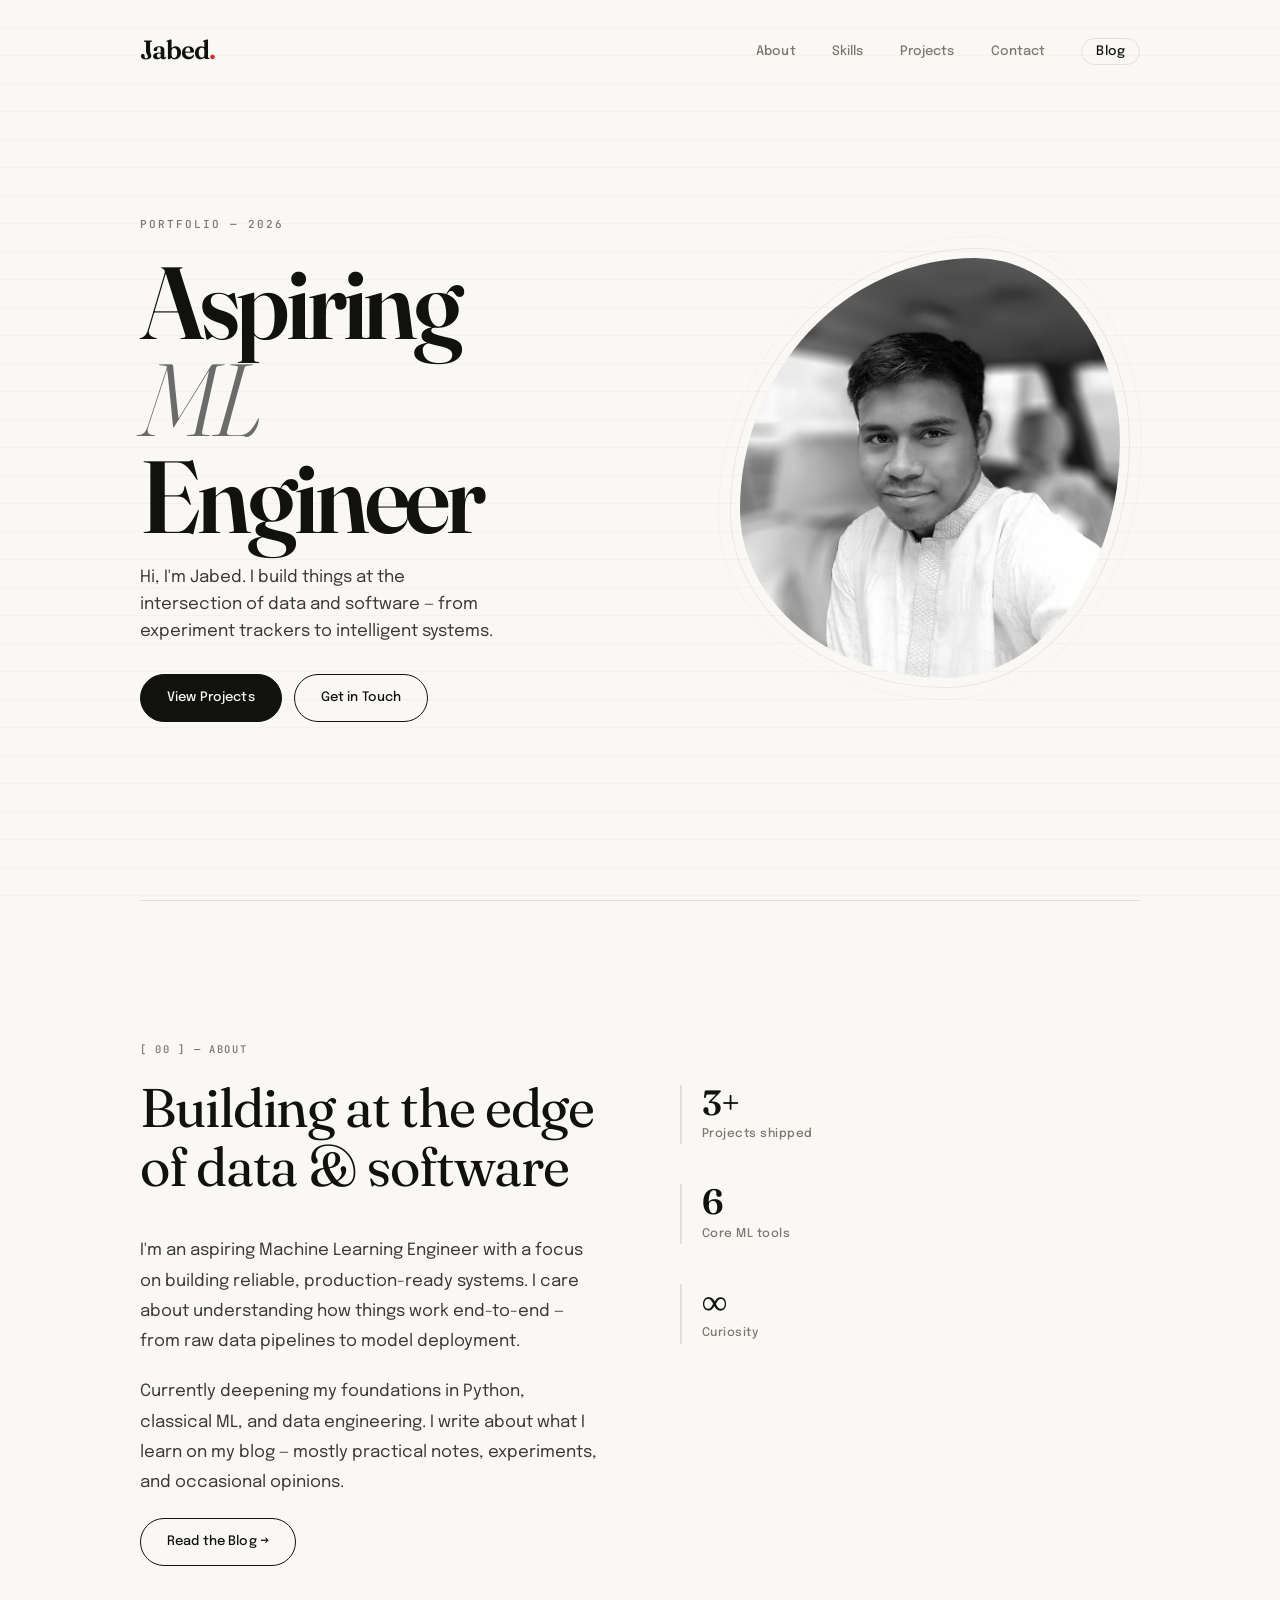
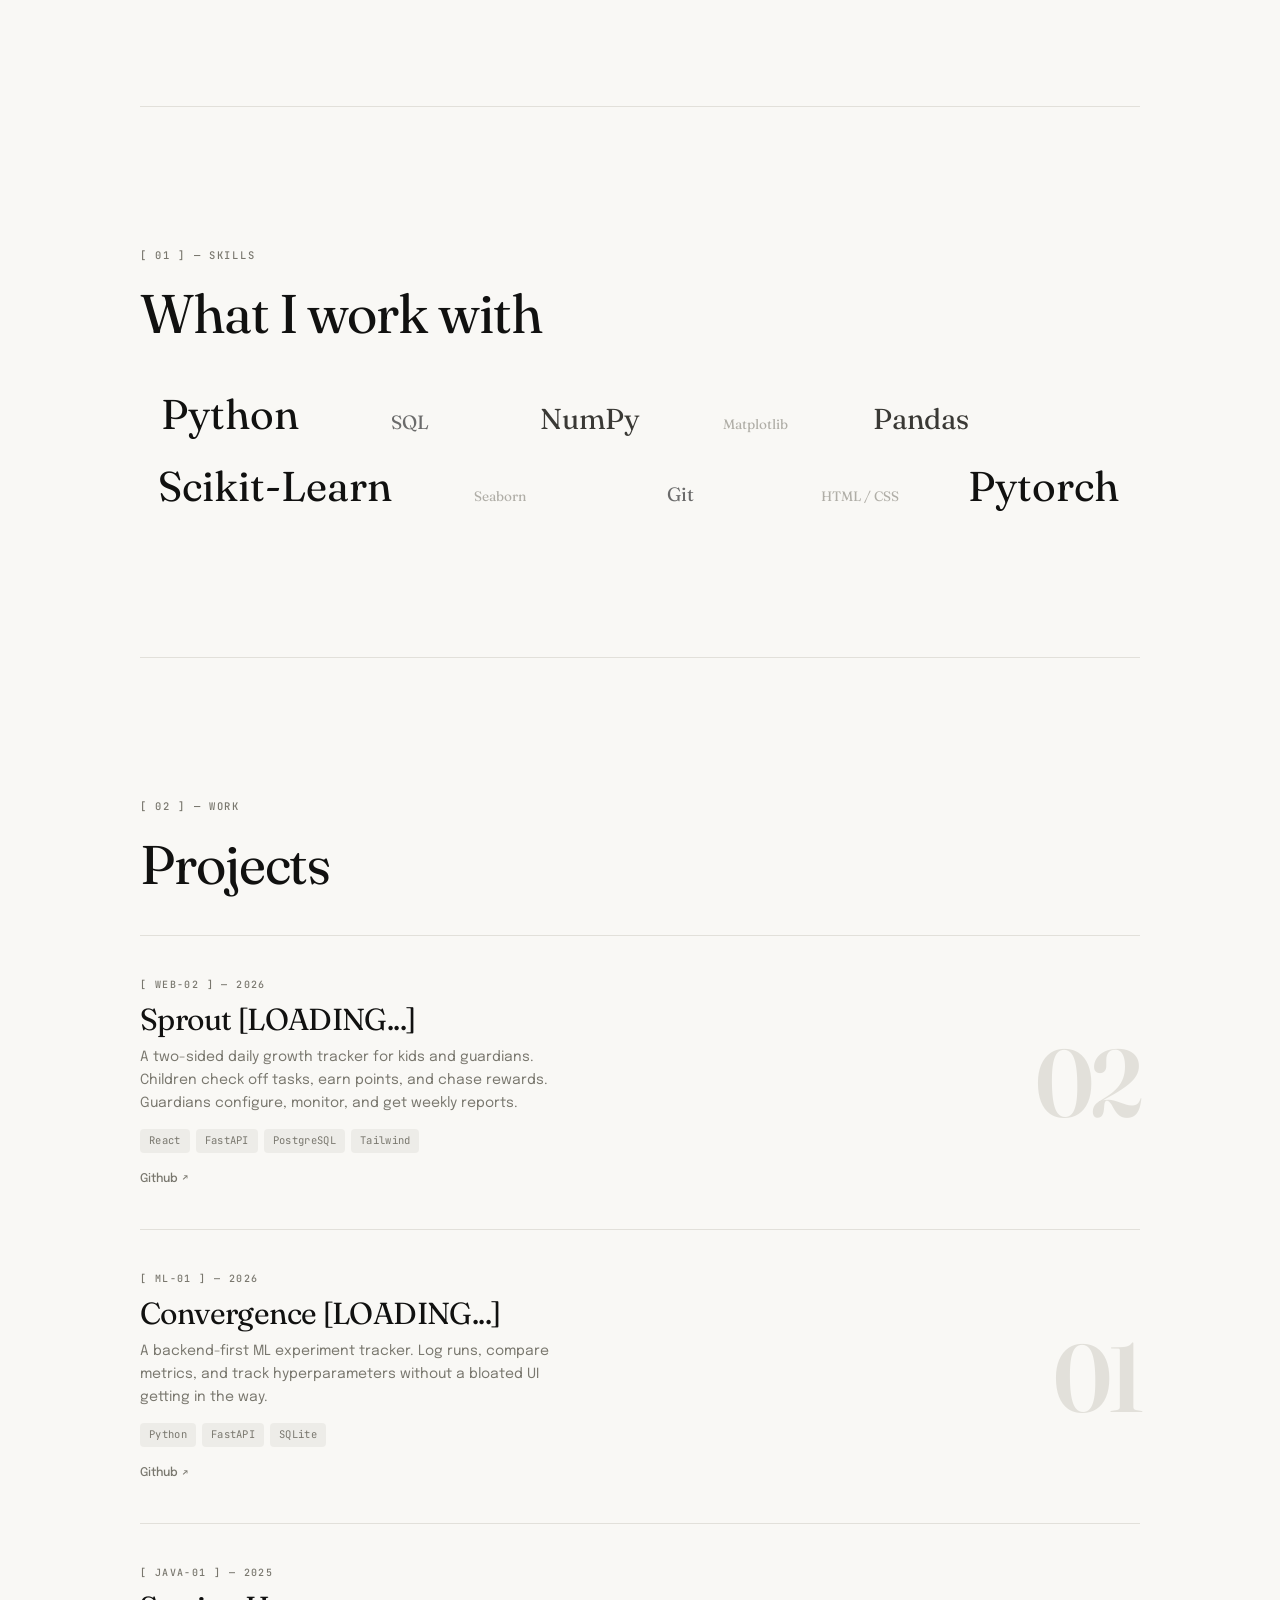
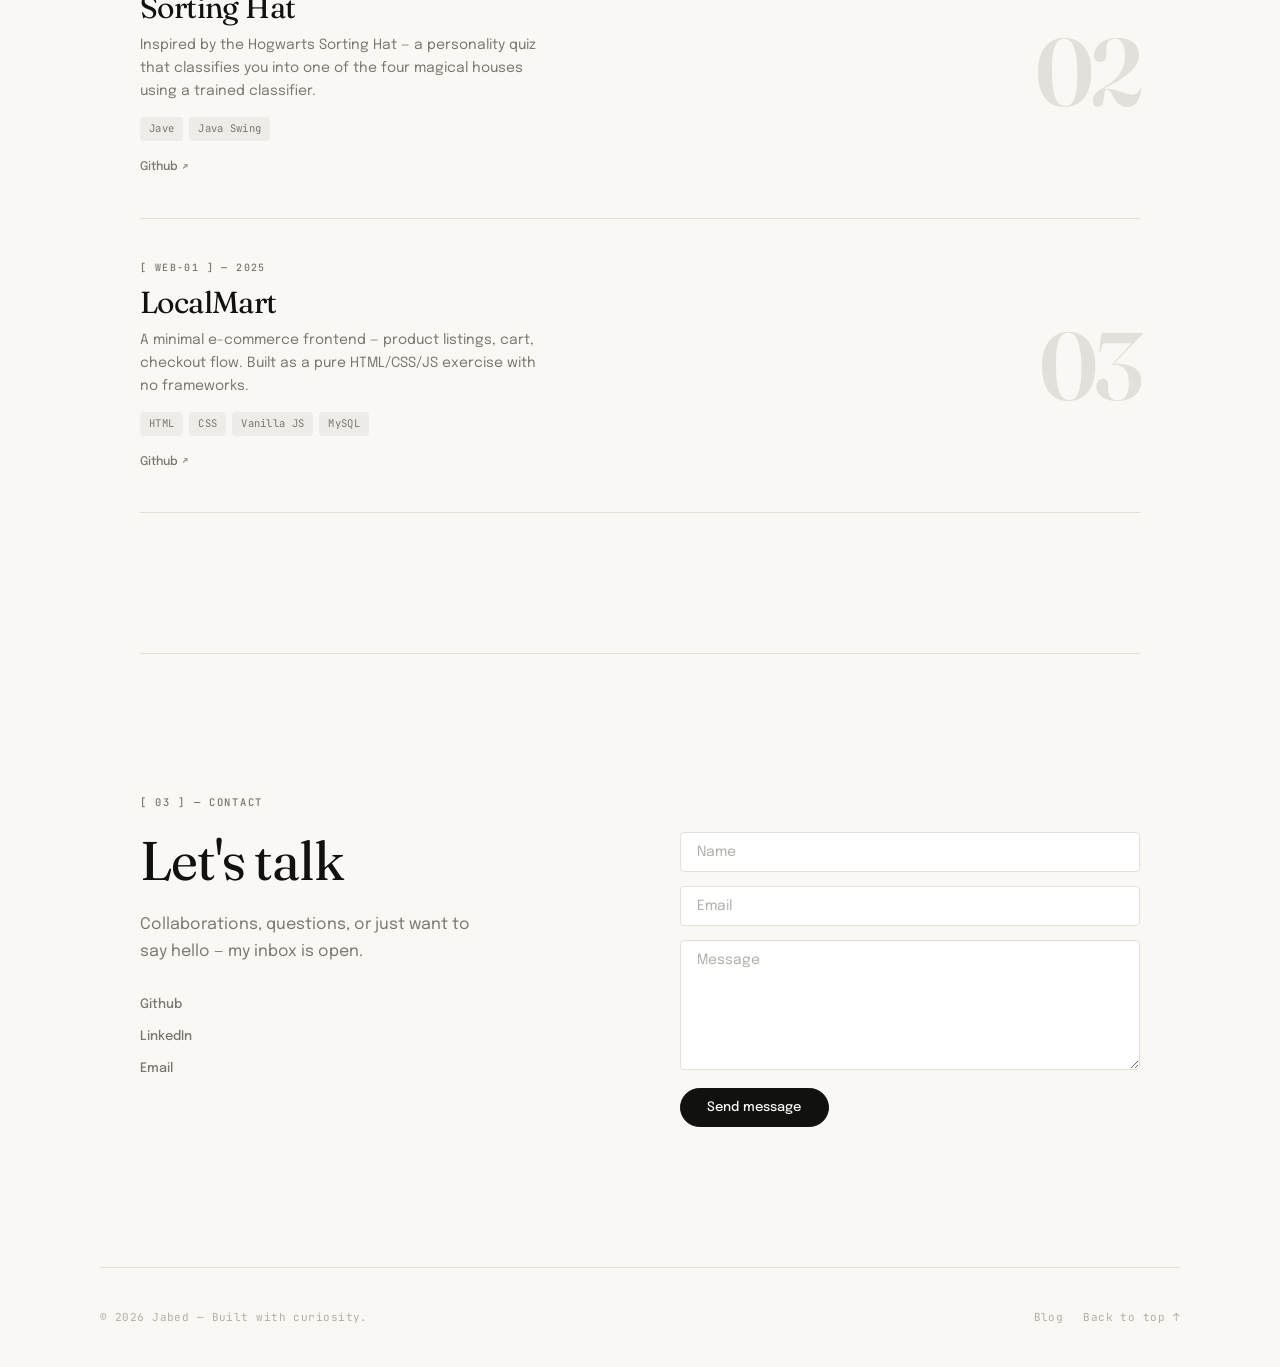
==== commit 002bf775: "Update title" ====
--- a/index.html
+++ b/index.html
@@ -3,7 +3,7 @@
   <head>
     <meta charset="UTF-8" />
     <meta name="viewport" content="width=device-width, initial-scale=1.0" />
-    <title>Jabed — ML Engineer</title>
+    <title>Jabed — Aspiring ML Engineer</title>
     <meta
       name="description"
       content="Portfolio of Jabed – Aspiring Machine Learning Engineer"
@@ -312,9 +312,9 @@
           </div>
 
           <form id="contact-form">
-            <input type="text" placeholder="Name" required />
-            <input type="email" placeholder="Email" required />
-            <textarea placeholder="Message" required></textarea>
+            <input type="text" name="name" placeholder="Name" required />
+            <input type="email" name="email" placeholder="Email" required />
+            <textarea name="message" placeholder="Message" required></textarea>
             <button type="submit" class="btn">Send message</button>
           </form>
         </div>
